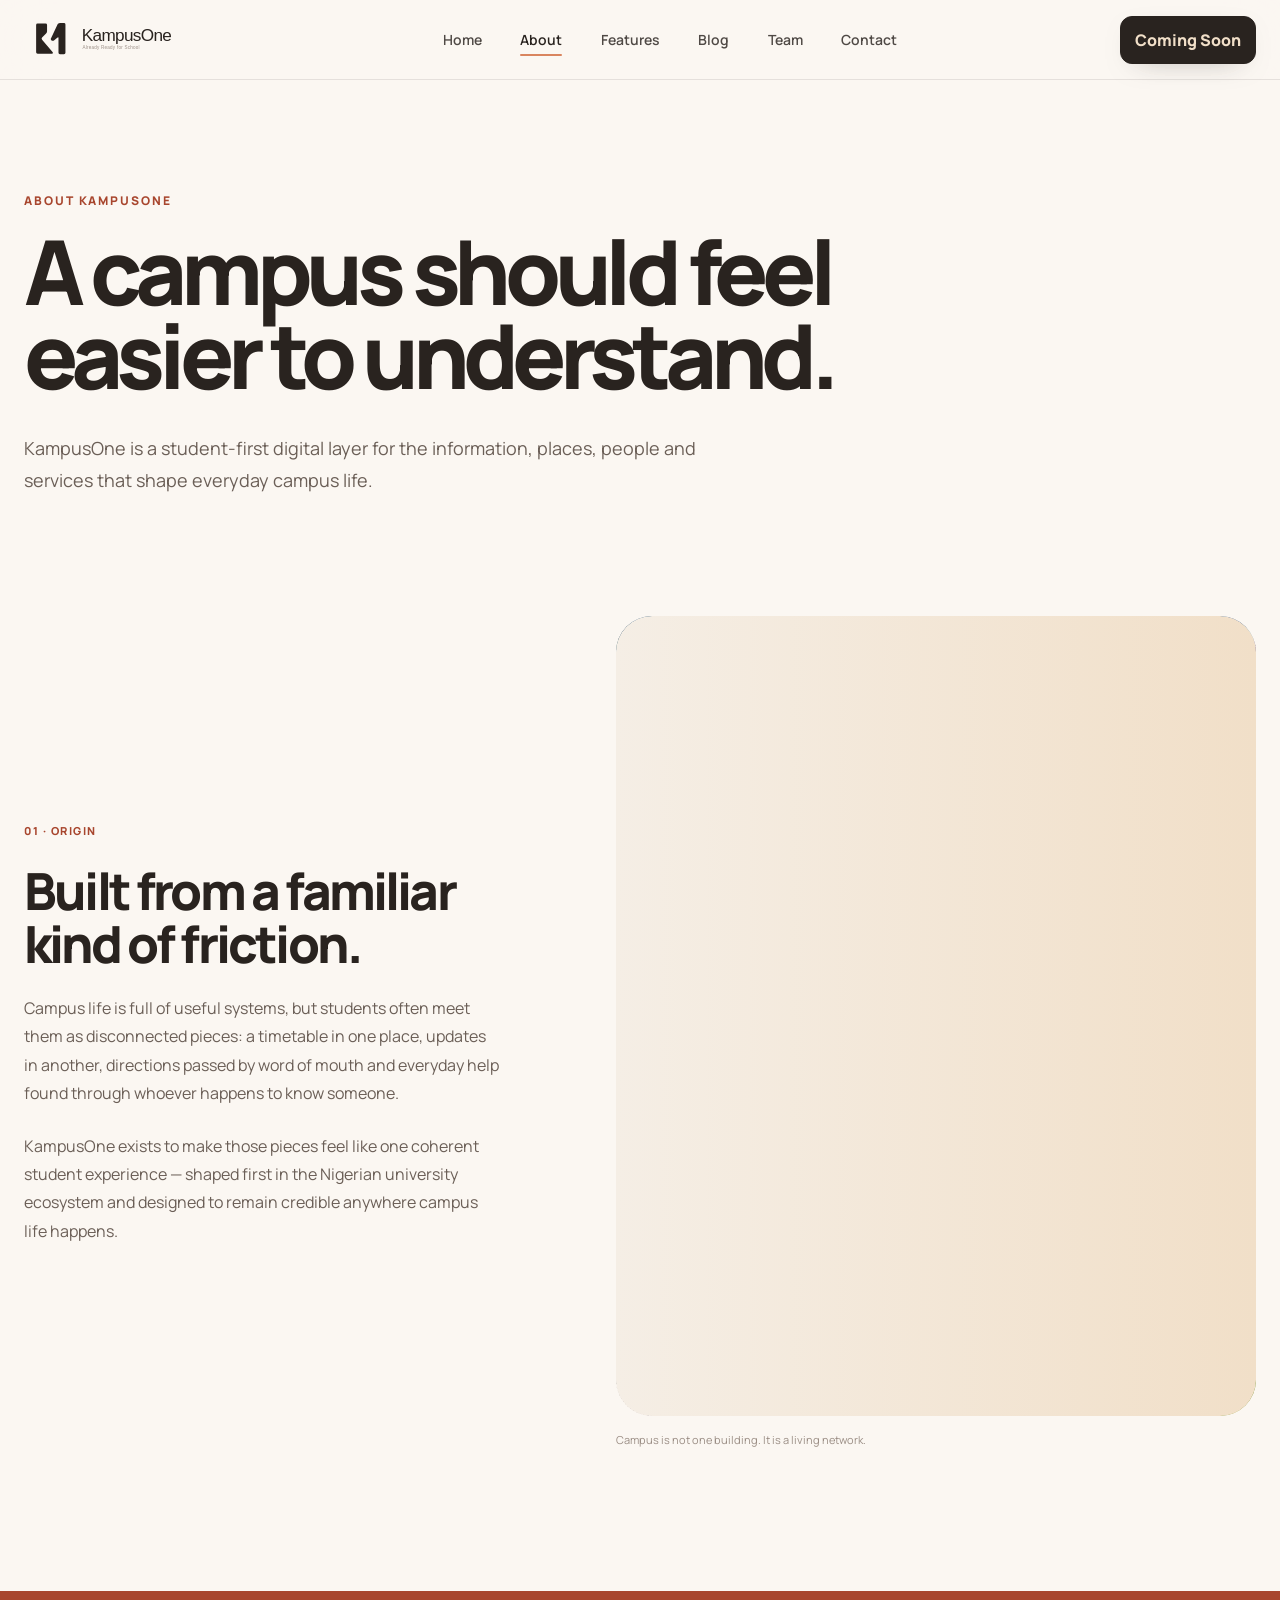
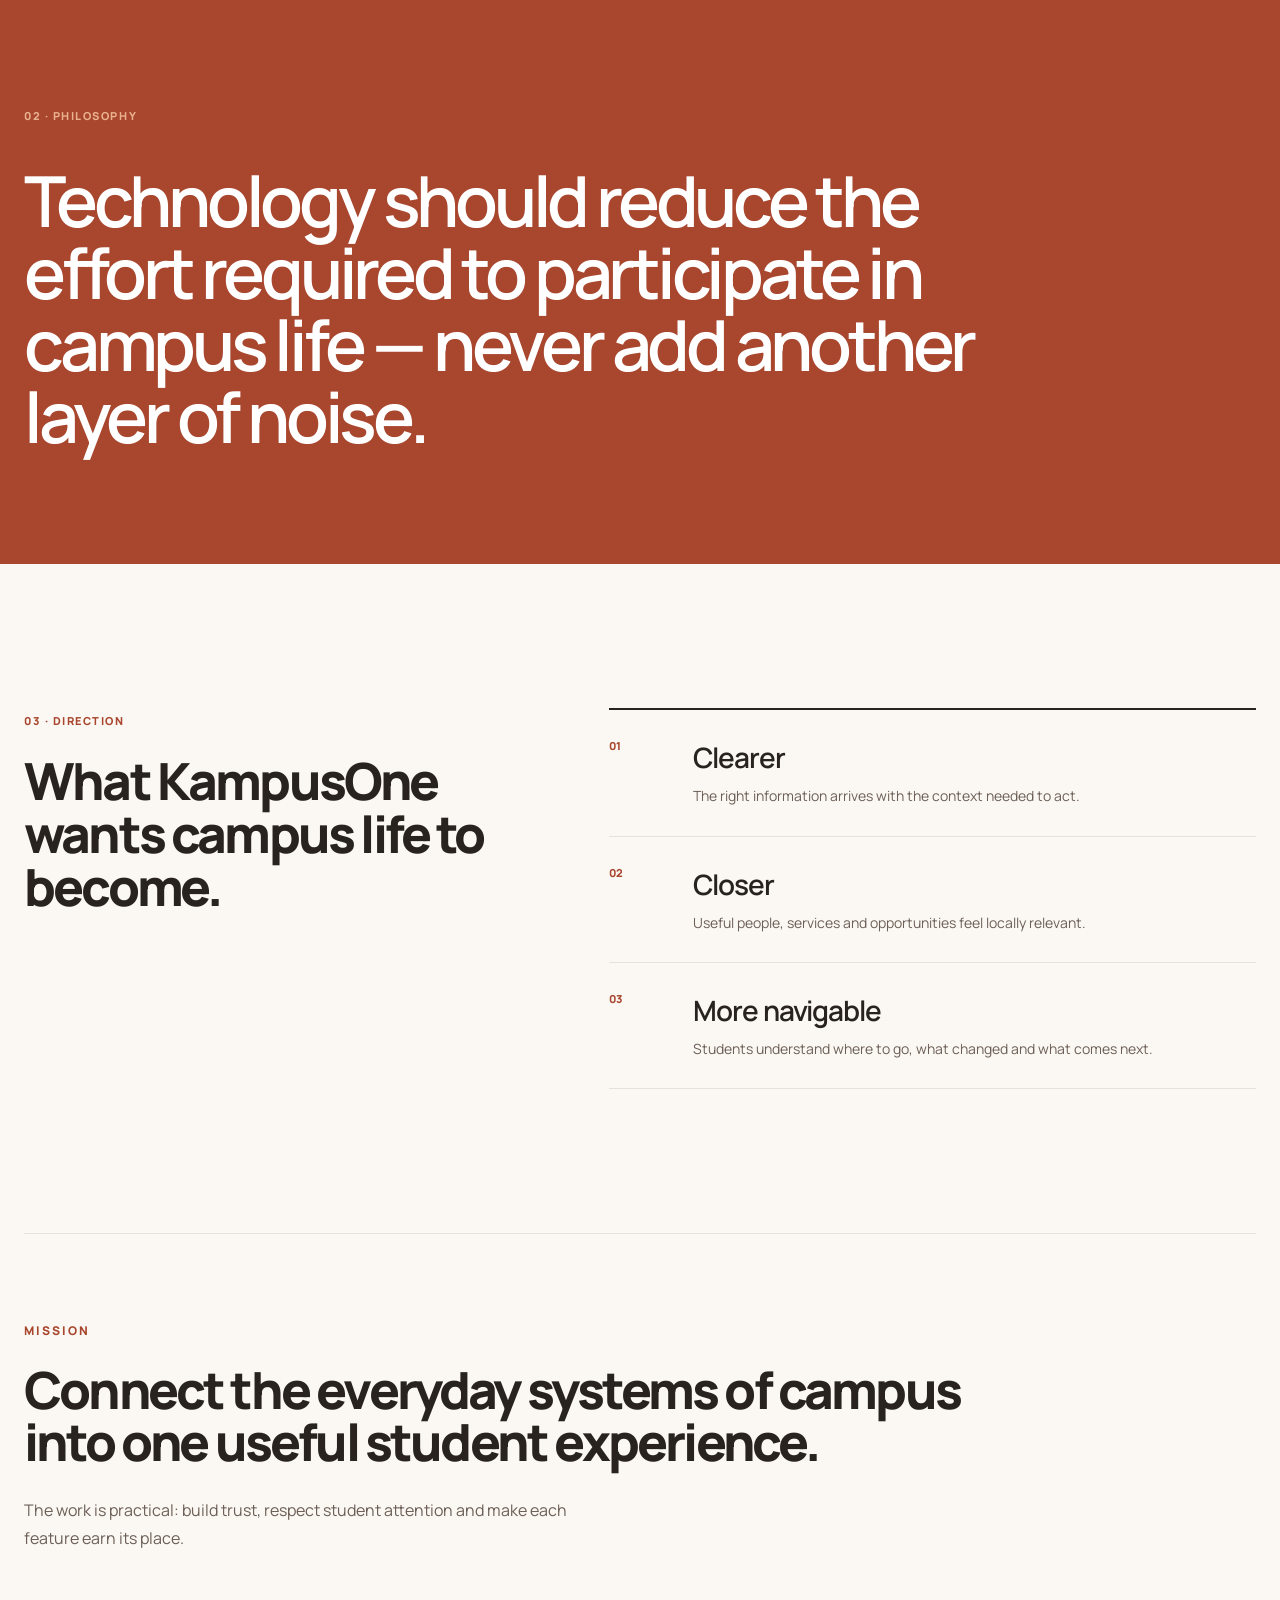
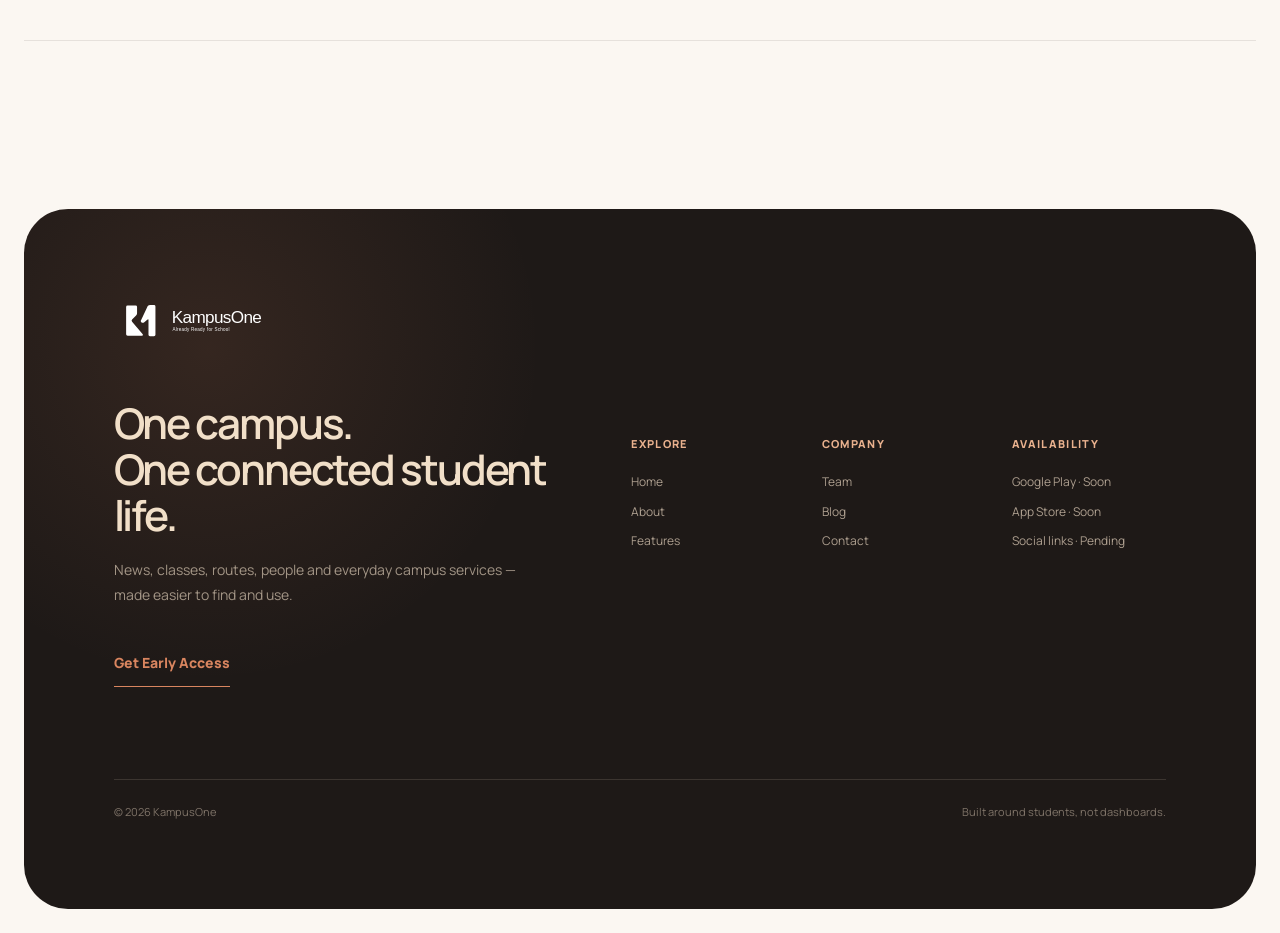
==== about/index.html @ 6df1ce9b "Redesign KampusOne public website" ====
<!doctype html>
<html lang="en">
<head>
  <meta charset="utf-8">
  <meta name="viewport" content="width=device-width, initial-scale=1">
  <meta name="theme-color" content="#FBF7F2">
  <meta name="description" content="The origin, philosophy and student-first mission behind KampusOne.">
  <title>About — KampusOne</title>
  <link rel="icon" href="/assets/brand/K1_symbol_gradient.svg" type="image/svg+xml">
  <link rel="stylesheet" href="/styles.css">
  <script src="/script.js" defer></script>
</head>
<body>
  <div class="inner-page">
    <a class="skip-link" href="#main-content">Skip to content</a>
    <header class="site-header">
      <a class="brand-link" href="/" aria-label="KampusOne home"><img src="/assets/brand/KampusOne_horizontal_ink.svg" alt="KampusOne"></a>
      <nav class="desktop-nav" aria-label="Primary navigation">
        <a href="/">Home</a><a class="is-active" href="/about/" aria-current="page">About</a><a href="/#experience">Features</a>
        <a href="/blog/">Blog</a><a href="/team/">Team</a><a href="/contact/">Contact</a>
      </nav>
      <a class="coming-action" href="/#launch">Coming Soon</a>
      <button class="mobile-menu-trigger" type="button" aria-label="Open navigation" aria-expanded="false" data-menu-open>
        <svg class="icon" viewBox="0 0 24 24" aria-hidden="true"><path d="M4 7h16M4 12h16M4 17h16"/></svg>
      </button>
    </header>

    <main id="main-content" class="about-page">
      <section class="page-hero section-shell about-page-hero">
        <p class="section-kicker">About KampusOne</p>
        <h1>A campus should feel easier to understand.</h1>
        <p>KampusOne is a student-first digital layer for the information, places, people and services that shape everyday campus life.</p>
      </section>

      <section class="about-origin section-shell reveal-section">
        <div class="about-origin-copy">
          <span class="editorial-index">01 · Origin</span>
          <h2>Built from a familiar kind of friction.</h2>
          <p>Campus life is full of useful systems, but students often meet them as disconnected pieces: a timetable in one place, updates in another, directions passed by word of mouth and everyday help found through whoever happens to know someone.</p>
          <p>KampusOne exists to make those pieces feel like one coherent student experience — shaped first in the Nigerian university ecosystem and designed to remain credible anywhere campus life happens.</p>
        </div>
        <figure class="about-campus-frame">
          <div class="progressive-media about-campus-photo" data-progressive>
            <span class="progressive-skeleton"></span>
            <img class="about-campus-image" src="/assets/images/campus-hero.webp" alt="A university campus in Ota, Nigeria" loading="lazy" decoding="async">
          </div>
          <figcaption>Campus is not one building. It is a living network.</figcaption>
        </figure>
      </section>

      <section class="about-thesis reveal-section">
        <div class="section-shell about-thesis-inner">
          <span class="editorial-index">02 · Philosophy</span>
          <blockquote>Technology should reduce the effort required to participate in campus life — never add another layer of noise.</blockquote>
        </div>
      </section>

      <section class="about-direction section-shell reveal-section">
        <div class="about-direction-heading">
          <span class="editorial-index">03 · Direction</span>
          <h2>What KampusOne wants campus life to become.</h2>
        </div>
        <ol class="direction-list">
          <li><span>01</span><div><h3>Clearer</h3><p>The right information arrives with the context needed to act.</p></div></li>
          <li><span>02</span><div><h3>Closer</h3><p>Useful people, services and opportunities feel locally relevant.</p></div></li>
          <li><span>03</span><div><h3>More navigable</h3><p>Students understand where to go, what changed and what comes next.</p></div></li>
        </ol>
      </section>

      <section class="mission-strip section-shell reveal-section">
        <p class="section-kicker">Mission</p>
        <h2>Connect the everyday systems of campus into one useful student experience.</h2>
        <p>The work is practical: build trust, respect student attention and make each feature earn its place.</p>
      </section>
    </main>

    <footer class="site-footer">
      <div class="footer-card">
        <div class="footer-intro">
          <img src="/assets/brand/KampusOne_horizontal_white.svg" alt="KampusOne">
          <h2>One campus.<br>One connected student life.</h2>
          <p>News, classes, routes, people and everyday campus services — made easier to find and use.</p>
          <a class="footer-early-link" href="/#launch">Get Early Access</a>
        </div>
        <div class="footer-links">
          <div><h3>Explore</h3><a href="/">Home</a><a href="/about/">About</a><a href="/#experience">Features</a></div>
          <div><h3>Company</h3><a href="/team/">Team</a><a href="/blog/">Blog</a><a href="/contact/">Contact</a></div>
          <div><h3>Availability</h3><span>Google Play · Soon</span><span>App Store · Soon</span><span>Social links · Pending</span></div>
        </div>
        <div class="footer-bottom"><span>© <span data-current-year>2026</span> KampusOne</span><span>Built around students, not dashboards.</span></div>
      </div>
    </footer>
  </div>

  <div class="mobile-nav-shell" aria-hidden="true" data-menu-shell>
    <div class="mobile-nav-panel" role="dialog" aria-modal="true" aria-label="Mobile navigation">
      <div class="mobile-menu-header">
        <img src="/assets/brand/KampusOne_horizontal_ink.svg" alt="KampusOne">
        <button class="menu-close" type="button" aria-label="Close navigation" data-menu-close><svg class="icon" viewBox="0 0 24 24" aria-hidden="true"><path d="M6 6l12 12M18 6 6 18"/></svg></button>
        <p class="mobile-menu-title">Explore KampusOne</p><p class="mobile-menu-description">One connected view of campus life.</p>
      </div>
      <nav class="mobile-nav" aria-label="Mobile navigation">
        <a href="/"><span>01</span>Home</a><a href="/about/"><span>02</span>About</a><a href="/#experience"><span>03</span>Features</a>
        <a href="/blog/"><span>04</span>Blog</a><a href="/team/"><span>05</span>Team</a><a href="/contact/"><span>06</span>Contact</a>
      </nav>
      <div class="mobile-menu-foot"><span>Made for the rhythm of student life.</span></div>
    </div>
  </div>
</body>
</html>
---- styles.css ----
/* KampusOne public web system — brand-led, editorial, responsive. */
button, input, textarea { font: inherit; }
button { border: 0; cursor: pointer; }
img, svg { max-width: 100%; }
[hidden] { display: none !important; }

@font-face {
  font-family: "Manrope";
  src: url("/assets/fonts/manrope-400.ttf") format("truetype");
  font-weight: 400;
  font-style: normal;
  font-display: swap;
}

@font-face {
  font-family: "Manrope";
  src: url("/assets/fonts/manrope-600.ttf") format("truetype");
  font-weight: 500 700;
  font-style: normal;
  font-display: swap;
}

@font-face {
  font-family: "Manrope";
  src: url("/assets/fonts/manrope-800.ttf") format("truetype");
  font-weight: 800;
  font-style: normal;
  font-display: swap;
}

@font-face {
  font-family: "Caveat";
  src: url("/assets/fonts/caveat-600.ttf") format("truetype");
  font-weight: 600;
  font-style: normal;
  font-display: swap;
}

:root {
  --brand: #c35d38;
  --brand-deep: #a8462e;
  --clay: #d9855f;
  --peach: #e9b18e;
  --sand: #f1dfc8;
  --cream: #fbf7f2;
  --cream-sunken: #f5eee5;
  --ink: #29231f;
  --ink-soft: #6b5f57;
  --stone: #9a8d84;
  --midnight: #1e1917;
  --surface: #ffffff;
  --border-soft: rgba(41, 35, 31, 0.1);
  --focus: rgba(195, 93, 56, 0.38);
  --shadow-1: 0 2px 8px -2px rgba(41, 35, 31, 0.1);
  --shadow-2: 0 12px 30px -12px rgba(41, 35, 31, 0.24);
  --shadow-3: 0 24px 60px -20px rgba(41, 35, 31, 0.34);
  --radius-control: 12px;
  --radius-input: 16px;
  --radius-card: 22px;
  --radius-feature: 28px;
  --container: 1240px;
  --page-gutter: 24px;
  --motion-micro: 120ms;
  --motion-standard: 200ms;
  --motion-large: 320ms;
  --ease-out: cubic-bezier(0.22, 1, 0.36, 1);
  --background: var(--cream);
  --foreground: var(--ink);
  --card: var(--surface);
  --card-foreground: var(--ink);
  --popover: var(--surface);
  --popover-foreground: var(--ink);
  --primary: var(--brand);
  --primary-foreground: #ffffff;
  --secondary: var(--sand);
  --secondary-foreground: var(--ink);
  --muted: var(--cream-sunken);
  --muted-foreground: var(--ink-soft);
  --accent: rgba(195, 93, 56, 0.12);
  --accent-foreground: var(--brand-deep);
  --destructive: var(--brand-deep);
  --border: var(--border-soft);
  --input: rgba(41, 35, 31, 0.14);
  --ring: var(--brand);
  --radius: 0.75rem;
}

@theme inline {
  --color-background: var(--background);
  --color-foreground: var(--foreground);
  --color-card: var(--card);
  --color-card-foreground: var(--card-foreground);
  --color-popover: var(--popover);
  --color-popover-foreground: var(--popover-foreground);
  --color-primary: var(--primary);
  --color-primary-foreground: var(--primary-foreground);
  --color-secondary: var(--secondary);
  --color-secondary-foreground: var(--secondary-foreground);
  --color-muted: var(--muted);
  --color-muted-foreground: var(--muted-foreground);
  --color-accent: var(--accent);
  --color-accent-foreground: var(--accent-foreground);
  --color-destructive: var(--destructive);
  --color-border: var(--border);
  --color-input: var(--input);
  --color-ring: var(--ring);
  --font-sans: "Manrope", sans-serif;
}

* {
  box-sizing: border-box;
}

html {
  scroll-behavior: smooth;
  background: var(--cream);
}

body {
  margin: 0;
  min-width: 320px;
  background: var(--cream);
  color: var(--ink);
  font-family: "Manrope", ui-sans-serif, system-ui, sans-serif;
  text-rendering: optimizeLegibility;
}

body,
button,
input,
textarea {
  font-family: "Manrope", ui-sans-serif, system-ui, sans-serif;
}

::selection {
  background: var(--brand);
  color: white;
}

a {
  color: inherit;
  text-decoration: none;
}

button,
a {
  -webkit-tap-highlight-color: transparent;
}

:focus-visible {
  outline: 3px solid var(--focus);
  outline-offset: 4px;
}

.section-shell {
  width: min(calc(100% - (var(--page-gutter) * 2)), var(--container));
  margin-inline: auto;
}

.section-kicker {
  margin: 0 0 20px;
  color: var(--brand-deep);
  font-size: 12px;
  font-weight: 800;
  letter-spacing: 0.16em;
  text-transform: uppercase;
}

.hero {
  position: relative;
  min-height: 920px;
  overflow: hidden;
  isolation: isolate;
  background: var(--midnight);
  color: white;
}

.hero-media,
.hero-sky-wash,
.hero-brand-wash,
.hero-grain {
  position: absolute;
  inset: 0;
}

.hero-media {
  z-index: -3;
  background: #394742;
}

.progressive-media {
  position: relative;
  overflow: hidden;
  background: var(--cream-sunken);
}

.progressive-media > img {
  opacity: 0;
  transition: opacity var(--motion-large) ease;
}

.progressive-media.is-loaded > img {
  opacity: 1;
}

.progressive-skeleton {
  position: absolute;
  z-index: 2;
  inset: 0;
  width: 100%;
  height: 100%;
  border-radius: inherit;
  background: linear-gradient(90deg, var(--cream-sunken), var(--sand), var(--cream-sunken));
  background-size: 200% 100%;
  animation: media-loading 1.4s ease infinite;
}

@keyframes media-loading {
  from { background-position: 100% 0; }
  to { background-position: -100% 0; }
}

.progressive-error {
  position: absolute;
  inset: 0;
  display: flex;
  align-items: center;
  justify-content: center;
  color: var(--stone);
  font-size: 11px;
  font-weight: 700;
}

.hero-campus-frame {
  position: absolute;
  inset: 0;
  width: 100%;
  height: 72%;
  background: #394742;
}

.hero-campus {
  position: absolute;
  inset: 0;
  width: 100%;
  height: 100%;
  object-fit: cover;
  object-position: center 44%;
  filter: saturate(0.88) contrast(1.03) brightness(0.82);
}

.hero-sky-wash {
  z-index: 1;
  background:
    linear-gradient(180deg, rgba(20, 25, 31, 0.54) 0%, rgba(30, 25, 23, 0.08) 32%, rgba(30, 25, 23, 0.56) 68%, var(--brand-deep) 100%),
    linear-gradient(90deg, rgba(30, 25, 23, 0.16), transparent 38%, transparent 62%, rgba(30, 25, 23, 0.16));
}

.hero-brand-wash {
  z-index: 2;
  top: 44%;
  background:
    radial-gradient(circle at 50% 16%, rgba(217, 133, 95, 0.12), transparent 34%),
    linear-gradient(180deg, transparent 0%, rgba(168, 70, 46, 0.7) 37%, rgba(168, 70, 46, 0.97) 68%, var(--brand-deep) 100%);
  backdrop-filter: blur(1px);
}

.hero-grain {
  z-index: 3;
  opacity: 0.11;
  background-image: url("data:image/svg+xml,%3Csvg viewBox='0 0 180 180' xmlns='http://www.w3.org/2000/svg'%3E%3Cfilter id='n'%3E%3CfeTurbulence type='fractalNoise' baseFrequency='.8' numOctaves='2' stitchTiles='stitch'/%3E%3C/filter%3E%3Crect width='100%25' height='100%25' filter='url(%23n)' opacity='.3'/%3E%3C/svg%3E");
  pointer-events: none;
}

.site-header {
  position: relative;
  z-index: 40;
  display: grid;
  grid-template-columns: 220px 1fr 160px;
  align-items: center;
  width: min(calc(100% - 48px), 1376px);
  min-height: 96px;
  margin-inline: auto;
  color: var(--ink);
}

.site-header-home {
  color: white;
}

.brand-link {
  display: inline-flex;
  width: fit-content;
  min-height: 44px;
  align-items: center;
}

.brand-link img {
  display: block;
  width: 188px;
  height: auto;
}

.desktop-nav {
  display: flex;
  align-items: center;
  justify-content: center;
  gap: clamp(24px, 3vw, 48px);
}

.desktop-nav a {
  position: relative;
  display: inline-flex;
  min-height: 44px;
  align-items: center;
  color: currentColor;
  font-size: 14px;
  font-weight: 600;
  opacity: 0.82;
  transition: opacity var(--motion-standard) ease;
}

.desktop-nav a::after {
  position: absolute;
  right: 0;
  bottom: 6px;
  left: 0;
  height: 2px;
  border-radius: 2px;
  background: var(--clay);
  content: "";
  opacity: 0;
  transform: scaleX(0.35);
  transition: opacity var(--motion-standard) ease, transform var(--motion-standard) var(--ease-out);
}

.desktop-nav a:hover,
.desktop-nav a.is-active {
  opacity: 1;
}

.desktop-nav a:hover::after,
.desktop-nav a.is-active::after {
  opacity: 1;
  transform: scaleX(1);
}

.coming-action {
  justify-self: end;
  min-width: 136px;
  height: 48px;
  border: 1px solid rgba(255, 255, 255, 0.36);
  border-radius: var(--radius-control);
  background: rgba(255, 255, 255, 0.94);
  color: var(--brand-deep);
  font-weight: 800;
  box-shadow: 0 8px 30px -18px rgba(30, 25, 23, 0.6);
  transition: background var(--motion-standard), transform var(--motion-micro);
}

.coming-action:hover {
  background: white;
}

.coming-action:active {
  transform: scale(0.98);
}

.mobile-menu-trigger {
  display: none;
}

.mobile-menu {
  width: min(92vw, 420px) !important;
  border-left: 1px solid var(--border-soft) !important;
  background: var(--cream) !important;
  color: var(--ink) !important;
  transition-duration: var(--motion-large) !important;
}

.mobile-menu-header {
  gap: 12px;
  padding: 40px 28px 20px;
}

.mobile-menu-header img {
  width: 176px;
  margin-bottom: 32px;
}

.mobile-nav {
  display: flex;
  flex-direction: column;
  padding: 8px 28px;
}

.mobile-nav a {
  display: grid;
  grid-template-columns: 36px 1fr;
  align-items: center;
  min-height: 58px;
  border-bottom: 1px solid var(--border-soft);
  font-size: 20px;
  font-weight: 700;
}

.mobile-nav a span {
  color: var(--brand);
  font-size: 11px;
  letter-spacing: 0.1em;
}

.mobile-menu-foot {
  margin-top: auto;
  padding: 24px 28px 36px;
  color: var(--ink-soft);
  font-size: 12px;
}

.hero-copy {
  position: absolute;
  z-index: 10;
  top: 210px;
  left: 50%;
  width: min(760px, calc(100% - 48px));
  text-align: center;
  transform: translateX(-50%);
}

.hero-script {
  margin: 0 0 8px;
  font-family: "Caveat", cursive;
  font-size: clamp(44px, 4.3vw, 68px);
  font-weight: 600;
  line-height: 0.95;
  letter-spacing: -0.02em;
  text-shadow: 0 3px 18px rgba(30, 25, 23, 0.3);
}

.hero-script span {
  position: relative;
  color: var(--peach);
}

.hero-script span::after {
  position: absolute;
  right: -6px;
  bottom: -3px;
  left: -4px;
  height: 7px;
  border-radius: 50%;
  border-top: 3px solid var(--peach);
  content: "";
  opacity: 0.8;
  transform: rotate(-2deg);
}

.hero-copy h1 {
  margin: 24px 0 16px;
  font-size: clamp(54px, 5.3vw, 82px);
  font-weight: 800;
  letter-spacing: -0.06em;
  line-height: 0.98;
  text-wrap: balance;
}

.hero-copy h1 span {
  display: block;
  color: var(--peach);
}

.hero-support {
  max-width: 590px;
  margin: 0 auto;
  color: rgba(255, 255, 255, 0.88);
  font-size: 17px;
  line-height: 1.65;
  text-wrap: balance;
}

.hero-cta {
  min-width: 280px;
  height: 60px;
  margin-top: 26px;
  border: 1px solid rgba(255, 255, 255, 0.7);
  border-radius: 18px;
  background: white;
  color: var(--brand-deep);
  font-size: 16px;
  font-weight: 800;
  box-shadow: 0 18px 40px -24px rgba(30, 25, 23, 0.66);
  transition: background var(--motion-standard), color var(--motion-standard), transform var(--motion-micro), box-shadow var(--motion-standard);
}

.hero-cta:hover {
  background: var(--sand);
  color: var(--ink);
  box-shadow: 0 22px 44px -22px rgba(30, 25, 23, 0.8);
}

.hero-cta:active {
  transform: scale(0.985);
}

.hero-card {
  position: absolute;
  z-index: 12;
  top: 540px;
  width: 248px;
  perspective: 1000px;
}

.hero-card-left {
  left: max(6vw, 48px);
  transform: rotate(-5deg);
}

.hero-card-right {
  right: max(6vw, 48px);
  transform: rotate(5deg);
}

.tilt-card {
  --tilt-x: 0deg;
  --tilt-y: 0deg;
  --shine-x: 50%;
  --shine-y: 50%;
  position: relative;
  min-height: 282px;
  overflow: hidden;
  border: 1px solid rgba(255, 255, 255, 0.78);
  border-radius: 26px;
  background:
    radial-gradient(circle at var(--shine-x) var(--shine-y), rgba(255, 255, 255, 0.95), transparent 34%),
    linear-gradient(145deg, rgba(255, 255, 255, 0.9), rgba(251, 247, 242, 0.74));
  padding: 28px;
  color: var(--ink);
  box-shadow: inset 0 1px 0 white, 0 24px 60px -28px rgba(30, 25, 23, 0.74);
  transform: rotateX(var(--tilt-x)) rotateY(var(--tilt-y)) translateZ(0);
  transition: transform var(--motion-standard) var(--ease-out), box-shadow var(--motion-standard) ease;
}

.tilt-card:hover {
  box-shadow: inset 0 1px 0 white, 0 30px 72px -28px rgba(30, 25, 23, 0.84);
}

.hero-card-icon {
  display: inline-flex;
  width: 50px;
  height: 50px;
  align-items: center;
  justify-content: center;
  border-radius: 16px;
  background: rgba(195, 93, 56, 0.14);
  color: var(--brand-deep);
}

.hero-card-icon svg {
  width: 22px;
  height: 22px;
  stroke-width: 1.8;
}

.tilt-card h2 {
  margin: 28px 0 12px;
  font-size: 21px;
  font-weight: 800;
  letter-spacing: -0.03em;
  line-height: 1.18;
}

.tilt-card p {
  margin: 0;
  color: var(--ink-soft);
  font-size: 12px;
  line-height: 1.7;
}

.hero-students {
  position: absolute;
  z-index: 11;
  bottom: -18px;
  left: 50%;
  width: min(650px, 48vw);
  height: auto;
  pointer-events: none;
  transform: translateX(-50%);
  filter: drop-shadow(0 30px 30px rgba(30, 25, 23, 0.28));
}

.hero-bottom-rule {
  position: absolute;
  z-index: 8;
  right: 0;
  bottom: 0;
  left: 0;
  height: 140px;
  background: linear-gradient(180deg, transparent, var(--cream));
}

.story-section {
  display: grid;
  grid-template-columns: minmax(0, 0.9fr) minmax(420px, 0.72fr);
  gap: clamp(64px, 8vw, 128px);
  align-items: center;
  padding-block: 128px;
}

.story-copy h2,
.signal-copy h2,
.launch-teaser h2 {
  margin: 0;
  font-size: clamp(44px, 4.7vw, 72px);
  font-weight: 800;
  letter-spacing: -0.055em;
  line-height: 1.02;
  text-wrap: balance;
}

.story-lead {
  max-width: 640px;
  margin: 32px 0 0;
  color: var(--ink-soft);
  font-size: 18px;
  line-height: 1.75;
}

.story-principle {
  display: grid;
  grid-template-columns: 132px 1fr;
  gap: 20px;
  max-width: 540px;
  margin-top: 48px;
  padding-top: 24px;
  border-top: 1px solid var(--border-soft);
}

.story-principle span {
  color: var(--brand-deep);
  font-size: 12px;
  font-weight: 800;
  line-height: 1.5;
  text-transform: uppercase;
}

.story-principle p {
  margin: 0;
  font-size: 20px;
  font-weight: 600;
  letter-spacing: -0.02em;
  line-height: 1.45;
}

.product-stage {
  position: relative;
  min-height: 720px;
  border-radius: 44px;
  background:
    radial-gradient(circle at 70% 18%, rgba(255, 255, 255, 0.88), transparent 25%),
    linear-gradient(145deg, var(--sand), var(--peach));
  box-shadow: var(--shadow-2);
}

.product-stage::after {
  position: absolute;
  inset: 20px;
  border: 1px solid rgba(255, 255, 255, 0.46);
  border-radius: 32px;
  content: "";
  pointer-events: none;
}

.phone-shell {
  position: absolute;
  z-index: 2;
  top: 58px;
  left: 50%;
  width: 302px;
  min-height: 616px;
  overflow: hidden;
  border: 9px solid var(--midnight);
  border-radius: 42px;
  background: var(--cream);
  padding: 22px 16px 16px;
  box-shadow: 0 40px 80px -28px rgba(41, 35, 31, 0.52);
  transform: translateX(-50%) rotate(1.5deg);
}

.phone-island {
  position: absolute;
  top: 10px;
  left: 50%;
  width: 88px;
  height: 24px;
  border-radius: 16px;
  background: #100d0c;
  transform: translateX(-50%);
}

.phone-status {
  display: flex;
  justify-content: space-between;
  margin-top: 5px;
  color: var(--ink-soft);
  font-size: 9px;
  font-weight: 700;
}

.phone-greeting {
  display: flex;
  flex-direction: column;
  gap: 4px;
  margin-top: 34px;
}

.phone-greeting span {
  color: var(--brand-deep);
  font-size: 10px;
  font-weight: 800;
  letter-spacing: 0.1em;
  text-transform: uppercase;
}

.phone-greeting strong {
  font-size: 22px;
  letter-spacing: -0.04em;
  line-height: 1.15;
}

.phone-quick-grid {
  display: grid;
  grid-template-columns: 1fr 1fr;
  gap: 10px;
  margin-top: 20px;
}

.phone-quick-grid > div {
  display: flex;
  min-height: 126px;
  flex-direction: column;
  align-items: flex-start;
  border-radius: 18px;
  background: var(--surface);
  padding: 14px;
  box-shadow: var(--shadow-1);
}

.phone-quick-grid svg {
  width: 20px;
  color: var(--brand);
}

.phone-quick-grid span {
  margin-top: auto;
  color: var(--stone);
  font-size: 9px;
}

.phone-quick-grid strong {
  margin-top: 3px;
  font-size: 12px;
}

.phone-update {
  margin-top: 12px;
  border-radius: 20px;
  background: var(--brand);
  padding: 17px;
  color: white;
}

.phone-label {
  color: rgba(255, 255, 255, 0.7);
  font-size: 8px;
  font-weight: 800;
  letter-spacing: 0.11em;
}

.phone-update strong {
  display: block;
  margin-top: 16px;
  font-size: 15px;
}

.phone-update p {
  margin: 7px 0 0;
  color: rgba(255, 255, 255, 0.82);
  font-size: 10px;
  line-height: 1.55;
}

.phone-nav {
  position: absolute;
  right: 14px;
  bottom: 12px;
  left: 14px;
  display: flex;
  height: 48px;
  align-items: center;
  justify-content: space-around;
  border: 1px solid rgba(255, 255, 255, 0.82);
  border-radius: 20px;
  background: rgba(255, 255, 255, 0.76);
  backdrop-filter: blur(20px) saturate(160%);
}

.phone-nav span {
  width: 8px;
  height: 8px;
  border-radius: 50%;
  background: var(--stone);
}

.phone-nav span.is-active {
  width: 28px;
  border-radius: 8px;
  background: var(--brand);
}

.stage-note {
  position: absolute;
  z-index: 3;
  display: flex;
  align-items: center;
  gap: 10px;
  max-width: 230px;
  border: 1px solid rgba(255, 255, 255, 0.8);
  border-radius: 16px;
  background: rgba(255, 255, 255, 0.76);
  padding: 14px 16px;
  color: var(--ink);
  font-size: 11px;
  font-weight: 700;
  line-height: 1.45;
  box-shadow: var(--shadow-2);
  backdrop-filter: blur(24px) saturate(170%);
}

.stage-note svg {
  width: 18px;
  flex: none;
  color: var(--brand-deep);
}

.stage-note-top {
  top: 102px;
  left: -52px;
}

.stage-note-bottom {
  right: -42px;
  bottom: 96px;
}

.signal-section {
  padding: 28px 24px;
}

.signal-shell {
  display: grid;
  grid-template-columns: 0.9fr 1.1fr;
  gap: clamp(56px, 8vw, 112px);
  align-items: center;
  width: min(100%, 1376px);
  min-height: 760px;
  border-radius: 44px;
  background: var(--midnight);
  padding: clamp(56px, 7vw, 104px);
  color: var(--sand);
}

.section-kicker-light {
  color: var(--clay);
}

.signal-copy h2 {
  max-width: 620px;
  font-size: clamp(42px, 4.4vw, 68px);
}

.signal-copy > p:not(.section-kicker) {
  max-width: 570px;
  margin: 28px 0 0;
  color: rgba(241, 223, 200, 0.68);
  font-size: 17px;
  line-height: 1.75;
}

.signal-list {
  display: flex;
  flex-direction: column;
  gap: 0;
  margin: 44px 0 0;
  padding: 0;
  list-style: none;
}

.signal-list li {
  display: grid;
  grid-template-columns: 48px 1fr;
  min-height: 58px;
  align-items: center;
  border-top: 1px solid rgba(241, 223, 200, 0.14);
  font-size: 14px;
}

.signal-list li:last-child {
  border-bottom: 1px solid rgba(241, 223, 200, 0.14);
}

.signal-list span {
  color: var(--clay);
  font-size: 10px;
  font-weight: 800;
  letter-spacing: 0.12em;
}

.feed-stage {
  position: relative;
  min-height: 570px;
  overflow: hidden;
  border: 1px solid rgba(241, 223, 200, 0.14);
  border-radius: 34px;
  background:
    radial-gradient(circle at 80% 10%, rgba(217, 133, 95, 0.18), transparent 32%),
    #26201d;
  padding: 28px;
}

.feed-topline {
  display: flex;
  justify-content: space-between;
  margin-bottom: 28px;
  color: rgba(241, 223, 200, 0.56);
  font-size: 11px;
  font-weight: 700;
  letter-spacing: 0.08em;
  text-transform: uppercase;
}

.feed-card {
  position: relative;
  border: 1px solid rgba(241, 223, 200, 0.12);
  border-radius: 22px;
  background: #302823;
  padding: 22px;
  color: var(--sand);
  box-shadow: 0 18px 48px -32px rgba(0, 0, 0, 0.9);
}

.feed-card + .feed-card {
  margin-top: 12px;
}

.feed-card-featured {
  min-height: 220px;
  background:
    linear-gradient(135deg, rgba(168, 70, 46, 0.94), rgba(195, 93, 56, 0.82)),
    #302823;
}

.feed-card > span {
  color: var(--peach);
  font-size: 9px;
  font-weight: 800;
  letter-spacing: 0.14em;
}

.feed-card-featured > span {
  color: rgba(255, 255, 255, 0.7);
}

.feed-card h3 {
  margin: 14px 0 0;
  font-size: 22px;
  font-weight: 700;
  letter-spacing: -0.03em;
}

.feed-card p {
  max-width: 360px;
  margin: 10px 0 0;
  color: rgba(255, 255, 255, 0.76);
  font-size: 12px;
  line-height: 1.6;
}

.feed-card small {
  display: block;
  margin-top: 28px;
  color: rgba(241, 223, 200, 0.56);
  font-size: 10px;
}

.feed-card-compact {
  width: 78%;
  margin-left: auto;
}

.launch-teaser {
  display: grid;
  grid-template-columns: 0.8fr 1fr;
  gap: 48px 96px;
  align-items: end;
  padding-block: 128px;
}

.launch-teaser h2 {
  font-size: clamp(48px, 5vw, 76px);
}

.launch-teaser > p {
  max-width: 560px;
  margin: 0 0 8px;
  color: var(--ink-soft);
  font-size: 17px;
  line-height: 1.75;
}

.store-row {
  grid-column: 2;
  display: flex;
  flex-wrap: wrap;
  gap: 12px;
}

.store-row span {
  display: inline-flex;
  min-height: 48px;
  align-items: center;
  border: 1px solid var(--border-soft);
  border-radius: 14px;
  background: var(--surface);
  padding: 0 18px;
  color: var(--ink-soft);
  font-size: 12px;
  font-weight: 700;
}

.site-footer {
  padding: 24px;
}

.footer-card {
  display: grid;
  grid-template-columns: 0.9fr 1.1fr;
  gap: 80px;
  width: min(100%, 1376px);
  margin-inline: auto;
  overflow: hidden;
  border-radius: 44px;
  background:
    radial-gradient(circle at 15% 20%, rgba(217, 133, 95, 0.12), transparent 28%),
    var(--midnight);
  padding: clamp(56px, 7vw, 96px);
  color: var(--sand);
}

.footer-intro img {
  width: 188px;
}

.footer-intro h2 {
  margin: 52px 0 20px;
  font-size: clamp(34px, 3.3vw, 52px);
  font-weight: 700;
  letter-spacing: -0.05em;
  line-height: 1.08;
}

.footer-intro p {
  max-width: 480px;
  margin: 0;
  color: rgba(241, 223, 200, 0.62);
  font-size: 14px;
  line-height: 1.75;
}

.footer-early-link {
  display: inline-flex;
  min-height: 48px;
  align-items: center;
  margin-top: 32px;
  border-bottom: 1px solid var(--clay);
  color: var(--clay);
  font-size: 14px;
  font-weight: 800;
  transition: color var(--motion-standard), border-color var(--motion-standard);
}

.footer-early-link:hover {
  border-color: var(--sand);
  color: var(--sand);
}

.footer-links {
  display: grid;
  grid-template-columns: repeat(3, 1fr);
  gap: 36px;
  align-content: center;
}

.footer-links > div {
  display: flex;
  flex-direction: column;
  gap: 12px;
}

.footer-links h3 {
  margin: 0 0 10px;
  color: var(--peach);
  font-size: 11px;
  font-weight: 800;
  letter-spacing: 0.12em;
  text-transform: uppercase;
}

.footer-links a,
.footer-links span {
  color: rgba(241, 223, 200, 0.68);
  font-size: 12px;
  line-height: 1.45;
}

.footer-links a {
  transition: color var(--motion-standard);
}

.footer-links a:hover {
  color: var(--sand);
}

.footer-bottom {
  grid-column: 1 / -1;
  display: flex;
  justify-content: space-between;
  margin-top: 12px;
  padding-top: 24px;
  border-top: 1px solid rgba(241, 223, 200, 0.14);
  color: rgba(241, 223, 200, 0.46);
  font-size: 11px;
}

@media (max-width: 1120px) {
  .site-header {
    grid-template-columns: 200px 1fr 140px;
  }

  .desktop-nav {
    gap: 22px;
  }

  .hero-card-left {
    left: 32px;
  }

  .hero-card-right {
    right: 32px;
  }

  .story-section {
    grid-template-columns: 1fr 420px;
    gap: 56px;
  }

  .stage-note-top {
    left: -24px;
  }

  .stage-note-bottom {
    right: -20px;
  }
}

@media (max-width: 960px) {
  .site-header {
    grid-template-columns: 1fr auto;
    min-height: 80px;
  }

  .desktop-nav,
  .coming-action {
    display: none;
  }

  .mobile-menu-trigger {
    display: inline-flex;
    border: 1px solid rgba(255, 255, 255, 0.26);
    color: currentColor;
  }

  .hero {
    min-height: 940px;
  }

  .hero-copy {
    top: 160px;
  }

  .hero-card {
    top: auto;
    bottom: 88px;
    width: min(260px, 34vw);
  }

  .hero-card-left {
    left: 8vw;
  }

  .hero-card-right {
    right: 8vw;
  }

  .hero-students {
    width: min(600px, 64vw);
  }

  .story-section,
  .signal-shell,
  .launch-teaser,
  .footer-card {
    grid-template-columns: 1fr;
  }

  .story-section {
    gap: 72px;
  }

  .product-stage {
    width: min(100%, 620px);
    margin-inline: auto;
  }

  .signal-shell {
    gap: 64px;
  }

  .launch-teaser {
    gap: 28px;
  }

  .store-row {
    grid-column: 1;
  }

  .footer-card {
    gap: 64px;
  }
}

@media (max-width: 680px) {
  :root {
    --page-gutter: 20px;
  }

  .site-header {
    width: calc(100% - 32px);
  }

  .brand-link img {
    width: 164px;
  }

  .hero {
    min-height: 1020px;
  }

  .hero-campus {
    object-position: center center;
  }

  .hero-campus-frame {
    height: 54%;
  }

  .hero-sky-wash {
    background: linear-gradient(180deg, rgba(20, 25, 31, 0.58) 0%, rgba(30, 25, 23, 0.1) 25%, rgba(168, 70, 46, 0.76) 52%, var(--brand-deep) 78%);
  }

  .hero-brand-wash {
    top: 34%;
  }

  .hero-copy {
    top: 144px;
    width: calc(100% - 40px);
  }

  .hero-script {
    font-size: 42px;
  }

  .hero-copy h1 {
    margin-top: 24px;
    font-size: clamp(46px, 14vw, 62px);
    letter-spacing: -0.065em;
  }

  .hero-support {
    font-size: 15px;
  }

  .hero-cta {
    width: min(100%, 320px);
    min-width: 0;
  }

  .hero-card {
    bottom: 54px;
    width: calc(50% - 26px);
  }

  .hero-card-left {
    left: 18px;
    transform: rotate(-2deg);
  }

  .hero-card-right {
    right: 18px;
    transform: rotate(2deg);
  }

  .tilt-card {
    min-height: 220px;
    border-radius: 22px;
    padding: 20px;
  }

  .hero-card-icon {
    width: 40px;
    height: 40px;
    border-radius: 12px;
  }

  .tilt-card h2 {
    margin-top: 20px;
    font-size: 15px;
  }

  .tilt-card p {
    font-size: 10px;
    line-height: 1.55;
  }

  .hero-students {
    z-index: 9;
    bottom: 170px;
    width: min(560px, 116vw);
    opacity: 0.95;
  }

  .story-section {
    padding-block: 96px;
  }

  .story-copy h2,
  .signal-copy h2,
  .launch-teaser h2 {
    font-size: 42px;
  }

  .story-lead {
    font-size: 16px;
  }

  .story-principle {
    grid-template-columns: 1fr;
    gap: 8px;
  }

  .product-stage {
    min-height: 640px;
    border-radius: 32px;
  }

  .phone-shell {
    top: 44px;
    width: 272px;
    min-height: 560px;
  }

  .stage-note {
    max-width: 180px;
    font-size: 9px;
  }

  .stage-note-top {
    top: 94px;
    left: -8px;
  }

  .stage-note-bottom {
    right: -8px;
    bottom: 76px;
  }

  .signal-section,
  .site-footer {
    padding: 10px;
  }

  .signal-shell,
  .footer-card {
    border-radius: 30px;
    padding: 56px 24px;
  }

  .feed-stage {
    min-height: 520px;
    padding: 20px;
  }

  .launch-teaser {
    padding-block: 96px;
  }

  .store-row {
    flex-direction: column;
  }

  .footer-links {
    grid-template-columns: 1fr 1fr;
    gap: 44px 24px;
  }

  .footer-links > div:last-child {
    grid-column: 1 / -1;
  }

  .footer-bottom {
    flex-direction: column;
    gap: 8px;
  }
}

@media (prefers-reduced-motion: reduce) {
  html {
    scroll-behavior: auto;
  }

  *,
  *::before,
  *::after {
    animation-duration: 0.01ms !important;
    animation-iteration-count: 1 !important;
    scroll-behavior: auto !important;
    transition-duration: 0.01ms !important;
  }

  .tilt-card {
    transform: none !important;
  }
}

/* Shared inner-page composition */

.skip-link {
  position: fixed;
  z-index: 100;
  top: 12px;
  left: 12px;
  border-radius: 10px;
  background: var(--ink);
  padding: 12px 16px;
  color: white;
  font-size: 12px;
  font-weight: 800;
  transform: translateY(-160%);
  transition: transform var(--motion-standard) var(--ease-out);
}

.skip-link:focus {
  transform: translateY(0);
}

.inner-page > .site-header {
  position: sticky;
  top: 0;
  z-index: 45;
  width: 100%;
  min-height: 80px;
  border-bottom: 1px solid var(--border-soft);
  background: rgba(251, 247, 242, 0.9);
  padding-inline: max(24px, calc((100% - 1376px) / 2));
  backdrop-filter: blur(24px) saturate(170%);
}

.inner-page .coming-action {
  border-color: var(--ink);
  background: var(--ink);
  color: var(--sand);
}

.inner-page .coming-action:hover {
  background: var(--brand-deep);
}

.inner-page .mobile-menu-trigger {
  border-color: var(--border-soft);
}

.page-hero {
  padding-top: 112px;
  padding-bottom: 120px;
}

.page-hero h1 {
  max-width: 980px;
  margin: 0;
  font-size: clamp(56px, 7vw, 108px);
  font-weight: 800;
  letter-spacing: -0.07em;
  line-height: 0.94;
  text-wrap: balance;
}

.page-hero > p:last-child {
  max-width: 680px;
  margin: 36px 0 0;
  color: var(--ink-soft);
  font-size: 18px;
  line-height: 1.75;
}

@supports (animation-timeline: view()) {
  .reveal-section {
    animation: section-reveal both linear;
    animation-timeline: view();
    animation-range: entry 4% cover 24%;
  }
}

@keyframes section-reveal {
  from {
    opacity: 0.35;
    transform: translateY(24px);
  }
  to {
    opacity: 1;
    transform: translateY(0);
  }
}

.editorial-index {
  color: var(--brand-deep);
  font-size: 11px;
  font-weight: 800;
  letter-spacing: 0.14em;
  text-transform: uppercase;
}

/* Homepage product stories */

.schedule-story {
  display: grid;
  grid-template-columns: minmax(460px, 0.96fr) 0.84fr;
  gap: clamp(64px, 9vw, 128px);
  align-items: center;
  padding-block: 144px;
}

.schedule-visual {
  position: relative;
  min-height: 700px;
  overflow: hidden;
  border: 1px solid var(--border-soft);
  border-radius: 40px;
  background: var(--surface);
  padding: 32px;
  box-shadow: var(--shadow-2);
}

.schedule-head {
  display: flex;
  align-items: flex-start;
  justify-content: space-between;
}

.schedule-head > div {
  display: flex;
  flex-direction: column;
  gap: 6px;
}

.schedule-head span {
  color: var(--stone);
  font-size: 11px;
  font-weight: 700;
  letter-spacing: 0.08em;
  text-transform: uppercase;
}

.schedule-head strong {
  font-size: 30px;
  letter-spacing: -0.04em;
}

.schedule-head svg {
  width: 24px;
  color: var(--brand);
}

.schedule-grid {
  position: relative;
  height: 480px;
  margin-top: 32px;
  border-top: 1px solid var(--border-soft);
  background: repeating-linear-gradient(to bottom, transparent 0 95px, rgba(41, 35, 31, 0.08) 95px 96px);
}

.schedule-time {
  position: absolute;
  left: 0;
  color: var(--stone);
  font-size: 10px;
  font-variant-numeric: tabular-nums;
}

.time-one { top: 20px; }
.time-two { top: 176px; }
.time-three { top: 344px; }

.class-block {
  position: absolute;
  right: 0;
  left: 64px;
  display: flex;
  flex-direction: column;
  border-radius: 20px;
  padding: 18px 20px;
  box-shadow: var(--shadow-1);
}

.class-block small {
  font-size: 9px;
  font-weight: 800;
  letter-spacing: 0.12em;
}

.class-block strong {
  margin-top: 10px;
  font-size: 15px;
}

.class-block span {
  margin-top: 4px;
  font-size: 10px;
  opacity: 0.68;
}

.class-block-one {
  top: 18px;
  min-height: 126px;
  background: var(--brand);
  color: white;
}

.class-block-two {
  top: 170px;
  min-height: 134px;
  background: var(--sand);
  color: var(--ink);
}

.class-block-three {
  top: 332px;
  right: 16%;
  min-height: 92px;
  background: var(--cream-sunken);
  color: var(--ink);
}

@supports (animation-timeline: view()) {
  .class-block {
    animation: block-settle both var(--ease-out);
    animation-timeline: view();
    animation-range: entry 8% cover 34%;
  }

  .class-block-two { animation-range: entry 12% cover 38%; }
  .class-block-three { animation-range: entry 16% cover 42%; }
}

@keyframes block-settle {
  from { opacity: 0; transform: translateX(32px); }
  to { opacity: 1; transform: translateX(0); }
}

.schedule-reminder {
  position: absolute;
  right: 28px;
  bottom: 24px;
  left: 28px;
  display: flex;
  align-items: center;
  gap: 16px;
  border: 1px solid rgba(255, 255, 255, 0.84);
  border-radius: 18px;
  background: rgba(255, 255, 255, 0.78);
  padding: 16px 18px;
  box-shadow: var(--shadow-2);
  backdrop-filter: blur(24px) saturate(170%);
}

.schedule-reminder svg {
  width: 22px;
  flex: none;
  color: var(--brand);
}

.schedule-reminder div {
  display: flex;
  flex-direction: column;
  gap: 4px;
}

.schedule-reminder span {
  color: var(--brand-deep);
  font-size: 9px;
  font-weight: 800;
  letter-spacing: 0.1em;
}

.schedule-reminder strong {
  font-size: 12px;
}

.schedule-copy h2,
.movement-copy h2,
.economy-heading h2,
.department-copy h2 {
  margin: 0;
  font-size: clamp(44px, 4.7vw, 68px);
  font-weight: 800;
  letter-spacing: -0.055em;
  line-height: 1.02;
  text-wrap: balance;
}

.schedule-copy > p:last-of-type,
.movement-copy > p:last-of-type,
.economy-heading > p:last-of-type,
.department-copy > p:last-of-type {
  margin: 28px 0 0;
  color: var(--ink-soft);
  font-size: 17px;
  line-height: 1.75;
}

.feature-ledger {
  margin: 44px 0 0;
}

.feature-ledger > div {
  display: grid;
  grid-template-columns: 132px 1fr;
  gap: 24px;
  padding: 20px 0;
  border-top: 1px solid var(--border-soft);
}

.feature-ledger > div:last-child {
  border-bottom: 1px solid var(--border-soft);
}

.feature-ledger dt {
  color: var(--brand-deep);
  font-size: 12px;
  font-weight: 800;
}

.feature-ledger dd {
  margin: 0;
  color: var(--ink-soft);
  font-size: 12px;
  line-height: 1.6;
}

.movement-story {
  padding: 24px;
}

.movement-inner {
  display: grid;
  grid-template-columns: 0.72fr 1.1fr;
  gap: clamp(56px, 8vw, 112px);
  align-items: center;
  width: min(100%, 1376px);
  min-height: 760px;
  overflow: hidden;
  border-radius: 44px;
  background: var(--sand);
  padding: clamp(56px, 7vw, 104px);
}

.movement-search {
  display: grid;
  grid-template-columns: 24px 1fr auto;
  gap: 12px;
  align-items: center;
  min-height: 56px;
  margin-top: 36px;
  border: 1px solid rgba(41, 35, 31, 0.12);
  border-radius: 16px;
  background: rgba(255, 255, 255, 0.72);
  padding: 0 16px;
  box-shadow: var(--shadow-1);
}

.movement-search svg {
  width: 20px;
  color: var(--brand-deep);
}

.movement-search span {
  font-size: 14px;
  font-weight: 700;
}

.movement-search small {
  color: var(--stone);
  font-size: 10px;
}

.campus-map {
  position: relative;
  min-height: 590px;
  overflow: hidden;
  border: 1px solid rgba(255, 255, 255, 0.78);
  border-radius: 36px;
  background: rgba(251, 247, 242, 0.8);
  box-shadow: var(--shadow-2);
}

.map-grid {
  position: absolute;
  inset: 0;
  opacity: 0.55;
  background-image:
    linear-gradient(rgba(41, 35, 31, 0.06) 1px, transparent 1px),
    linear-gradient(90deg, rgba(41, 35, 31, 0.06) 1px, transparent 1px);
  background-size: 48px 48px;
}

.campus-map svg {
  position: absolute;
  inset: 56px 32px 80px;
  width: calc(100% - 64px);
  height: calc(100% - 136px);
}

.map-path {
  fill: none;
  stroke-linecap: round;
  stroke-linejoin: round;
}

.map-path-muted {
  stroke: rgba(41, 35, 31, 0.12);
  stroke-width: 20;
}

.map-path-route {
  stroke: var(--brand);
  stroke-width: 6;
  stroke-dasharray: 900;
  stroke-dashoffset: 0;
}

@supports (animation-timeline: view()) {
  .map-path-route {
    animation: route-draw both linear;
    animation-timeline: view();
    animation-range: entry 10% cover 42%;
  }
}

@keyframes route-draw {
  from { stroke-dashoffset: 900; }
  to { stroke-dashoffset: 0; }
}

.map-node {
  fill: var(--surface);
  stroke: var(--brand);
  stroke-width: 6;
}

.map-node-end {
  fill: var(--brand);
  stroke: var(--surface);
}

.map-label {
  position: absolute;
  border: 1px solid var(--border-soft);
  border-radius: 10px;
  background: white;
  padding: 8px 12px;
  font-size: 10px;
  font-weight: 800;
  box-shadow: var(--shadow-1);
}

.map-label-gate { left: 8%; bottom: 12%; }
.map-label-centre { top: 48%; left: 43%; }
.map-label-lt { top: 10%; right: 4%; }

.map-route-card {
  position: absolute;
  right: 24px;
  bottom: 24px;
  left: 24px;
  display: flex;
  align-items: center;
  gap: 14px;
  border: 1px solid rgba(255, 255, 255, 0.86);
  border-radius: 18px;
  background: rgba(255, 255, 255, 0.78);
  padding: 16px;
  box-shadow: var(--shadow-2);
  backdrop-filter: blur(24px) saturate(170%);
}

.map-route-card svg {
  position: static;
  width: 22px;
  height: 22px;
  color: var(--brand-deep);
}

.map-route-card div {
  display: flex;
  flex-direction: column;
  gap: 4px;
}

.map-route-card span {
  color: var(--stone);
  font-size: 9px;
  font-weight: 800;
  letter-spacing: 0.1em;
  text-transform: uppercase;
}

.map-route-card strong {
  font-size: 12px;
}

.campus-economy {
  padding-block: 144px;
}

.economy-heading {
  display: grid;
  grid-template-columns: 1fr 0.72fr;
  gap: 48px 96px;
  align-items: end;
}

.economy-heading .section-kicker {
  grid-column: 1 / -1;
  margin-bottom: -20px;
}

.economy-heading > p:last-child {
  margin: 0 0 4px;
}

.economy-layout {
  display: grid;
  grid-template-columns: 1.25fr 0.75fr;
  grid-template-rows: 1fr 1fr;
  gap: 20px;
  margin-top: 72px;
}

.marketplace-preview,
.tutor-preview,
.rider-preview {
  overflow: hidden;
  border: 1px solid var(--border-soft);
  border-radius: 28px;
  background: var(--surface);
  padding: 28px;
  box-shadow: var(--shadow-1);
}

.marketplace-preview {
  grid-row: 1 / 3;
  background: var(--cream-sunken);
}

.preview-topline {
  display: flex;
  align-items: center;
  justify-content: space-between;
}

.preview-topline > span,
.preview-label {
  display: inline-flex;
  align-items: center;
  gap: 8px;
  color: var(--brand-deep);
  font-size: 11px;
  font-weight: 800;
  letter-spacing: 0.08em;
  text-transform: uppercase;
}

.preview-topline svg,
.preview-label svg {
  width: 18px;
}

.preview-topline small {
  color: var(--stone);
  font-size: 10px;
}

.product-ribbon {
  display: grid;
  grid-template-columns: 1fr 1fr;
  gap: 16px;
  margin-top: 32px;
}

.product-tile {
  display: flex;
  min-height: 190px;
  flex-direction: column;
  justify-content: flex-end;
  border-radius: 22px;
  padding: 22px;
}

.product-tile-one {
  grid-row: 1 / 3;
  min-height: 400px;
  background: linear-gradient(145deg, var(--brand-deep), var(--brand));
  color: white;
}

.product-tile-two {
  background: var(--midnight);
  color: var(--sand);
}

.product-tile-three {
  background: var(--sand);
  color: var(--ink);
}

.product-tile span {
  font-size: 10px;
  opacity: 0.65;
}

.product-tile strong {
  margin-top: 6px;
  font-size: 18px;
  letter-spacing: -0.03em;
}

.marketplace-preview > p,
.tutor-preview > p {
  margin: 24px 0 0;
  color: var(--ink-soft);
  font-size: 12px;
  line-height: 1.65;
}

.tutor-preview {
  position: relative;
  background: var(--sand);
}

.tutor-avatar {
  display: flex;
  width: 54px;
  height: 54px;
  align-items: center;
  justify-content: center;
  margin-top: 28px;
  border-radius: 50%;
  background: var(--ink);
  color: var(--sand);
  font-size: 14px;
  font-weight: 800;
}

.tutor-preview h3,
.rider-preview h3 {
  margin: 20px 0 0;
  font-size: 24px;
  font-weight: 800;
  letter-spacing: -0.04em;
  line-height: 1.15;
}

.tutor-subjects {
  display: flex;
  gap: 8px;
  margin-top: 20px;
}

.tutor-subjects span {
  border: 1px solid rgba(41, 35, 31, 0.12);
  border-radius: 10px;
  background: rgba(255, 255, 255, 0.55);
  padding: 8px 10px;
  font-size: 9px;
  font-weight: 800;
}

.rider-preview {
  position: relative;
  background: var(--midnight);
  color: var(--sand);
}

.rider-route-icon {
  position: absolute;
  top: 24px;
  right: 24px;
  display: flex;
  width: 48px;
  height: 48px;
  align-items: center;
  justify-content: center;
  border-radius: 16px;
  background: rgba(217, 133, 95, 0.16);
  color: var(--clay);
}

.rider-route-icon svg {
  width: 22px;
}

.rider-preview .preview-label {
  color: var(--clay);
}

.rider-progress {
  position: relative;
  display: flex;
  align-items: center;
  justify-content: space-between;
  margin-top: 28px;
}

.rider-progress::before {
  position: absolute;
  right: 4px;
  left: 4px;
  height: 3px;
  background: rgba(241, 223, 200, 0.16);
  content: "";
}

.rider-progress span {
  position: relative;
  z-index: 2;
  width: 9px;
  height: 9px;
  border: 2px solid var(--clay);
  border-radius: 50%;
  background: var(--midnight);
}

.rider-progress span:nth-child(3) { background: var(--clay); }

.rider-stops {
  display: flex;
  justify-content: space-between;
  margin-top: 8px;
  color: rgba(241, 223, 200, 0.48);
  font-size: 8px;
}

.rider-preview > p {
  display: flex;
  align-items: center;
  gap: 8px;
  margin: 22px 0 0;
  color: rgba(241, 223, 200, 0.68);
  font-size: 10px;
}

.rider-preview > p svg { width: 16px; color: var(--clay); }

.department-story {
  display: grid;
  grid-template-columns: 0.78fr 1.1fr;
  gap: clamp(64px, 8vw, 120px);
  align-items: center;
  padding-bottom: 144px;
}

.department-board {
  border-top: 2px solid var(--ink);
}

.department-board-head {
  display: flex;
  align-items: end;
  justify-content: space-between;
  padding: 24px 0;
}

.department-board-head span {
  font-size: 22px;
  font-weight: 800;
  letter-spacing: -0.03em;
}

.department-board-head small {
  color: var(--stone);
  font-size: 10px;
}

.department-row {
  display: grid;
  grid-template-columns: 100px 1fr auto;
  gap: 20px;
  align-items: center;
  min-height: 82px;
  border-top: 1px solid var(--border-soft);
}

.department-row:last-child {
  border-bottom: 1px solid var(--border-soft);
}

.department-row > span {
  color: var(--brand-deep);
  font-size: 10px;
  font-weight: 800;
  letter-spacing: 0.08em;
  text-transform: uppercase;
}

.department-row strong {
  font-size: 14px;
}

.department-row small {
  color: var(--stone);
  font-size: 10px;
}

.launch-teaser {
  position: relative;
  min-height: 760px;
  align-content: center;
  overflow: hidden;
}

.launch-teaser > div:not(.store-row):not(.launch-devices),
.launch-teaser > p,
.launch-teaser > .store-row {
  position: relative;
  z-index: 2;
}

.launch-teaser > div:first-child,
.launch-teaser > p,
.launch-teaser > .store-row {
  grid-column: 1;
}

.launch-teaser > p {
  margin-top: 24px;
}

.store-row {
  grid-column: 1;
  margin-top: 8px;
}

.launch-devices {
  position: absolute;
  top: 50%;
  right: 0;
  width: 48%;
  height: 620px;
  transform: translateY(-50%);
}

.launch-phone {
  position: absolute;
  width: 270px;
  height: 540px;
  overflow: hidden;
  border: 8px solid var(--midnight);
  border-radius: 40px;
  padding: 44px 24px 24px;
  box-shadow: var(--shadow-3);
}

.launch-phone::before {
  position: absolute;
  top: 12px;
  left: 50%;
  width: 78px;
  height: 22px;
  border-radius: 14px;
  background: var(--midnight);
  content: "";
  transform: translateX(-50%);
}

.launch-phone-back {
  top: 56px;
  left: 4%;
  background: var(--sand);
  transform: rotate(-7deg);
}

.launch-phone-front {
  top: 16px;
  right: 4%;
  background: linear-gradient(155deg, var(--cream) 0 52%, var(--peach));
  transform: rotate(5deg);
}

.launch-phone-label {
  color: var(--brand-deep);
  font-size: 10px;
  font-weight: 800;
  letter-spacing: 0.12em;
  text-transform: uppercase;
}

.launch-phone strong {
  display: block;
  margin-top: 28px;
  font-size: 28px;
  letter-spacing: -0.05em;
  line-height: 1.05;
}

.launch-phone-front img {
  display: block;
  width: 90px;
  margin: 72px auto 64px;
}

.launch-map-mini {
  display: flex;
  height: 250px;
  align-items: center;
  justify-content: center;
  margin-top: 28px;
  border-radius: 24px;
  background:
    linear-gradient(rgba(41, 35, 31, 0.06) 1px, transparent 1px),
    linear-gradient(90deg, rgba(41, 35, 31, 0.06) 1px, transparent 1px),
    var(--cream);
  background-size: 32px 32px;
}

.launch-map-mini svg {
  width: 42px;
  color: var(--brand);
}

/* About */

.about-origin {
  display: grid;
  grid-template-columns: 0.82fr 1.1fr;
  gap: clamp(64px, 9vw, 128px);
  align-items: center;
  padding-bottom: 144px;
}

.about-origin-copy h2,
.about-direction h2,
.mission-strip h2,
.team-belief h2,
.contact-context h2 {
  margin: 24px 0 0;
  font-size: clamp(40px, 4vw, 60px);
  font-weight: 800;
  letter-spacing: -0.055em;
  line-height: 1.03;
}

.about-origin-copy p {
  margin: 24px 0 0;
  color: var(--ink-soft);
  font-size: 16px;
  line-height: 1.78;
}

.about-campus-frame {
  margin: 0;
}

.about-campus-photo {
  width: 100%;
  aspect-ratio: 4 / 5;
  border-radius: 36px;
}

.about-campus-frame img {
  position: absolute;
  inset: 0;
  display: block;
  width: 100%;
  height: 100%;
  object-fit: cover;
  object-position: center;
  filter: saturate(0.82) contrast(1.02);
}

.about-campus-frame figcaption {
  margin-top: 16px;
  color: var(--stone);
  font-size: 11px;
}

.about-thesis {
  margin-block: 0 144px;
  background: var(--brand-deep);
  color: white;
}

.about-thesis-inner {
  padding-block: 112px;
}

.about-thesis .editorial-index {
  color: var(--peach);
}

.about-thesis blockquote {
  max-width: 1060px;
  margin: 40px 0 0;
  font-size: clamp(44px, 5.5vw, 84px);
  font-weight: 600;
  letter-spacing: -0.06em;
  line-height: 1.02;
}

.about-direction {
  display: grid;
  grid-template-columns: 0.8fr 1.1fr;
  gap: clamp(64px, 9vw, 128px);
  align-items: start;
  padding-bottom: 144px;
}

.direction-list {
  margin: 0;
  padding: 0;
  border-top: 2px solid var(--ink);
  list-style: none;
}

.direction-list li {
  display: grid;
  grid-template-columns: 64px 1fr;
  gap: 20px;
  padding: 28px 0;
  border-bottom: 1px solid var(--border-soft);
}

.direction-list > li > span {
  color: var(--brand-deep);
  font-size: 11px;
  font-weight: 800;
}

.direction-list h3 {
  margin: 0;
  font-size: 28px;
  letter-spacing: -0.04em;
}

.direction-list p {
  margin: 8px 0 0;
  color: var(--ink-soft);
  font-size: 14px;
  line-height: 1.65;
}

.mission-strip,
.team-belief {
  margin-bottom: 144px;
  border-top: 1px solid var(--border-soft);
  border-bottom: 1px solid var(--border-soft);
  padding-block: 88px;
}

.mission-strip h2,
.team-belief h2 {
  max-width: 960px;
}

.mission-strip > p:last-child,
.team-belief > p:last-child {
  max-width: 600px;
  margin: 28px 0 0;
  color: var(--ink-soft);
  font-size: 16px;
  line-height: 1.75;
}

/* Team */

.team-editorial {
  display: grid;
  grid-template-columns: 0.42fr 1fr;
  gap: clamp(48px, 8vw, 112px);
  align-items: start;
  padding-bottom: 144px;
}

.team-note {
  position: sticky;
  top: 128px;
}

.team-note p {
  margin: 20px 0 0;
  color: var(--ink-soft);
  font-size: 14px;
  line-height: 1.75;
}

.team-list {
  display: flex;
  flex-direction: column;
  gap: 64px;
}

.team-member:nth-child(even) {
  width: 82%;
  margin-left: auto;
}

.team-photo-placeholder {
  position: relative;
  display: flex;
  min-height: 520px;
  align-items: center;
  justify-content: center;
  overflow: hidden;
  border-radius: 34px;
  background:
    radial-gradient(circle at 70% 22%, rgba(255, 255, 255, 0.74), transparent 26%),
    linear-gradient(145deg, var(--sand), var(--peach));
}

.team-photo-placeholder img {
  width: 28%;
  opacity: 0.75;
}

.team-photo-placeholder > span {
  position: absolute;
  right: 20px;
  bottom: 20px;
  border-radius: 10px;
  background: rgba(255, 255, 255, 0.68);
  padding: 10px 12px;
  color: var(--ink-soft);
  font-size: 9px;
  font-weight: 800;
  backdrop-filter: blur(16px);
}

.team-member-meta {
  display: grid;
  grid-template-columns: 44px 1fr auto;
  gap: 12px;
  align-items: baseline;
  margin-top: 20px;
}

.team-member-meta > span {
  color: var(--brand-deep);
  font-size: 10px;
  font-weight: 800;
}

.team-member-meta h2 {
  margin: 0;
  font-size: 28px;
  letter-spacing: -0.04em;
}

.team-member-meta p {
  margin: 0;
  color: var(--stone);
  font-size: 10px;
}

/* Blog */

.blog-index {
  padding-bottom: 144px;
}

.featured-story {
  display: grid;
  grid-template-columns: 0.86fr 1.14fr;
  min-height: 580px;
  overflow: hidden;
  border-radius: 36px;
  background: var(--midnight);
  color: var(--sand);
  transition: transform var(--motion-standard) var(--ease-out), box-shadow var(--motion-standard);
}

.featured-story:hover {
  transform: translateY(-4px);
  box-shadow: var(--shadow-3);
}

.featured-story-art {
  position: relative;
  overflow: hidden;
  background: linear-gradient(145deg, var(--brand-deep), var(--brand));
}

.featured-story-art > span {
  position: absolute;
  top: 24px;
  left: 28px;
  font-size: 12px;
  font-weight: 800;
  letter-spacing: 0.12em;
}

.featured-story-art img {
  position: absolute;
  right: -12%;
  bottom: -12%;
  width: 76%;
  filter: brightness(0) invert(1);
  opacity: 0.28;
  transform: rotate(-8deg);
}

.featured-story-copy {
  display: flex;
  flex-direction: column;
  justify-content: center;
  padding: clamp(48px, 7vw, 96px);
}

.featured-story-copy > span,
.article-category {
  color: var(--clay);
  font-size: 10px;
  font-weight: 800;
  letter-spacing: 0.12em;
  text-transform: uppercase;
}

.featured-story-copy h2 {
  margin: 24px 0 0;
  font-size: clamp(42px, 4.4vw, 64px);
  font-weight: 700;
  letter-spacing: -0.055em;
  line-height: 1.02;
}

.featured-story-copy p {
  margin: 24px 0 0;
  color: rgba(241, 223, 200, 0.62);
  font-size: 14px;
  line-height: 1.75;
}

.featured-story-copy strong {
  width: fit-content;
  margin-top: 44px;
  border-bottom: 1px solid var(--clay);
  padding-bottom: 6px;
  color: var(--clay);
  font-size: 12px;
}

.article-list {
  margin-top: 80px;
  border-top: 2px solid var(--ink);
}

.article-row {
  display: grid;
  grid-template-columns: 72px 1fr auto;
  gap: 24px;
  align-items: start;
  padding: 36px 0;
  border-bottom: 1px solid var(--border-soft);
  transition: background var(--motion-standard), padding var(--motion-standard);
}

.article-row:hover {
  background: rgba(195, 93, 56, 0.04);
  padding-inline: 20px;
}

.article-number {
  color: var(--brand-deep);
  font-size: 11px;
  font-weight: 800;
}

.article-row h2 {
  margin: 12px 0 0;
  font-size: 30px;
  letter-spacing: -0.045em;
}

.article-row p {
  max-width: 680px;
  margin: 12px 0 0;
  color: var(--ink-soft);
  font-size: 14px;
  line-height: 1.65;
}

.article-action {
  margin-top: 28px;
  color: var(--brand-deep);
  font-size: 11px;
  font-weight: 800;
}

.article-hero {
  position: relative;
  padding-top: 96px;
  padding-bottom: 112px;
}

.article-back {
  display: inline-flex;
  min-height: 44px;
  align-items: center;
  margin-bottom: 72px;
  border-bottom: 1px solid var(--border-soft);
  color: var(--ink-soft);
  font-size: 11px;
  font-weight: 700;
}

.article-hero-marker {
  position: absolute;
  top: 96px;
  right: 0;
  color: var(--peach);
  font-size: clamp(96px, 15vw, 220px);
  font-weight: 800;
  letter-spacing: -0.08em;
  line-height: 0.8;
  opacity: 0.5;
}

.article-hero h1 {
  position: relative;
  z-index: 2;
  max-width: 980px;
  margin: 0;
  font-size: clamp(56px, 7vw, 104px);
  font-weight: 800;
  letter-spacing: -0.07em;
  line-height: 0.95;
  text-wrap: balance;
}

.article-dek {
  position: relative;
  z-index: 2;
  max-width: 660px;
  margin: 36px 0 0;
  color: var(--ink-soft);
  font-size: 18px;
  line-height: 1.7;
}

.article-body {
  max-width: 800px;
  padding-bottom: 144px;
}

.article-intro {
  margin: 0 0 72px;
  padding-left: 28px;
  border-left: 4px solid var(--brand);
  font-size: 24px;
  font-weight: 600;
  letter-spacing: -0.025em;
  line-height: 1.55;
}

.article-body section + section {
  margin-top: 72px;
}

.article-body h2 {
  margin: 0 0 24px;
  font-size: 36px;
  letter-spacing: -0.045em;
}

.article-body section p {
  margin: 0;
  color: var(--ink-soft);
  font-size: 17px;
  line-height: 1.9;
}

.article-body section p + p {
  margin-top: 20px;
}

.article-closing {
  display: grid;
  grid-template-columns: 80px 1fr;
  gap: 28px;
  align-items: center;
  margin-top: 96px;
  border-top: 1px solid var(--border-soft);
  border-bottom: 1px solid var(--border-soft);
  padding-block: 32px;
}

.article-closing img {
  width: 64px;
}

.article-closing p {
  margin: 0;
  font-size: 18px;
  font-weight: 700;
  line-height: 1.5;
}

/* Contact */

.contact-layout {
  display: grid;
  grid-template-columns: 0.7fr 1fr;
  gap: clamp(64px, 9vw, 128px);
  align-items: start;
  padding-bottom: 144px;
}

.contact-context {
  padding-top: 16px;
}

.contact-context > p {
  margin: 24px 0 0;
  color: var(--ink-soft);
  font-size: 14px;
  line-height: 1.75;
}

.social-placeholder-list {
  display: flex;
  flex-direction: column;
  margin-top: 48px;
  border-top: 1px solid var(--border-soft);
}

.social-placeholder-list > span {
  display: flex;
  min-height: 56px;
  align-items: center;
  justify-content: space-between;
  border-bottom: 1px solid var(--border-soft);
  font-size: 14px;
  font-weight: 700;
}

.social-placeholder-list small {
  color: var(--stone);
  font-size: 9px;
  font-weight: 600;
}

.contact-form {
  border: 1px solid var(--border-soft);
  border-radius: 32px;
  background: var(--surface);
  padding: clamp(28px, 4vw, 48px);
  box-shadow: var(--shadow-2);
}

.form-row {
  display: grid;
  grid-template-columns: 1fr 1fr;
  gap: 20px;
}

.field-group {
  display: flex;
  flex-direction: column;
  gap: 8px;
}

.field-group + .field-group,
.form-row + .field-group {
  margin-top: 24px;
}

.form-row .field-group + .field-group {
  margin-top: 0;
}

.field-group label {
  font-size: 12px;
  font-weight: 800;
}

.field-group input,
.field-group textarea {
  width: 100%;
  border-color: var(--border-soft);
  border-radius: 14px;
  background: var(--cream);
  color: var(--ink);
  box-shadow: none;
  transition: border-color var(--motion-standard), background var(--motion-standard), box-shadow var(--motion-standard);
}

.field-group input {
  min-height: 50px;
  padding-inline: 14px;
}

.field-group textarea {
  min-height: 176px;
  resize: vertical;
  padding: 14px;
}

.field-group input:focus,
.field-group textarea:focus {
  border-color: var(--brand);
  background: white;
  box-shadow: 0 0 0 4px rgba(195, 93, 56, 0.1);
}

.field-group [aria-invalid="true"] {
  border-color: var(--brand-deep);
}

.field-error {
  color: var(--brand-deep);
  font-size: 10px;
  font-weight: 700;
}

.field-meta {
  display: flex;
  justify-content: space-between;
  color: var(--stone);
  font-size: 9px;
}

.contact-submit {
  min-width: 180px;
  min-height: 52px;
  margin-top: 28px;
  border-radius: 14px;
  background: var(--brand);
  font-weight: 800;
  transition: background var(--motion-standard), transform var(--motion-micro);
}

.contact-submit:hover {
  background: var(--brand-deep);
}

.contact-submit:active {
  transform: scale(0.985);
}

.form-spinner {
  animation: form-spin 700ms linear infinite;
}

@keyframes form-spin { to { transform: rotate(360deg); } }

.form-status {
  min-height: 44px;
  margin-top: 16px;
}

.form-status p {
  display: flex;
  align-items: flex-start;
  gap: 10px;
  margin: 0;
  border-radius: 12px;
  padding: 12px 14px;
  font-size: 11px;
  line-height: 1.5;
}

.form-status svg {
  width: 17px;
  flex: none;
}

.form-success {
  background: rgba(75, 123, 84, 0.12);
  color: #4b7b54;
}

.form-failure {
  background: rgba(168, 70, 46, 0.1);
  color: var(--brand-deep);
}

@media (max-width: 1040px) {
  .schedule-story,
  .movement-inner,
  .department-story,
  .about-origin,
  .about-direction,
  .contact-layout {
    grid-template-columns: 1fr;
  }

  .schedule-story,
  .about-origin,
  .about-direction,
  .contact-layout {
    gap: 72px;
  }

  .movement-inner {
    gap: 64px;
  }

  .schedule-visual,
  .campus-map {
    width: min(100%, 720px);
    margin-inline: auto;
  }

  .economy-heading {
    grid-template-columns: 1fr;
    gap: 24px;
  }

  .economy-heading > p:last-child {
    max-width: 680px;
  }

  .team-editorial {
    grid-template-columns: 1fr;
  }

  .team-note {
    position: static;
    max-width: 520px;
  }

  .launch-teaser {
    padding-right: 52%;
  }

  .launch-devices {
    width: 52%;
  }
}

@media (max-width: 760px) {
  .inner-page > .site-header {
    min-height: 72px;
    padding-inline: 16px;
  }

  .page-hero {
    padding-top: 80px;
    padding-bottom: 88px;
  }

  .page-hero h1,
  .article-hero h1 {
    font-size: clamp(48px, 14vw, 68px);
  }

  .page-hero > p:last-child,
  .article-dek {
    font-size: 16px;
  }

  .schedule-story,
  .campus-economy {
    padding-block: 96px;
  }

  .schedule-visual {
    min-height: 640px;
    border-radius: 30px;
    padding: 24px 20px;
  }

  .class-block {
    left: 48px;
    padding: 16px;
  }

  .schedule-copy h2,
  .movement-copy h2,
  .economy-heading h2,
  .department-copy h2 {
    font-size: 42px;
  }

  .movement-story {
    padding: 10px;
  }

  .movement-inner {
    min-height: 0;
    border-radius: 30px;
    padding: 64px 20px 20px;
  }

  .campus-map {
    min-height: 520px;
    border-radius: 26px;
  }

  .campus-map svg {
    inset: 44px 12px 72px;
    width: calc(100% - 24px);
    height: calc(100% - 116px);
  }

  .economy-layout {
    grid-template-columns: 1fr;
    grid-template-rows: auto;
  }

  .marketplace-preview {
    grid-row: auto;
  }

  .product-ribbon {
    grid-template-columns: 1fr 1fr;
  }

  .product-tile-one {
    min-height: 360px;
  }

  .department-story {
    gap: 64px;
    padding-bottom: 96px;
  }

  .department-row {
    grid-template-columns: 80px 1fr;
  }

  .department-row small {
    display: none;
  }

  .launch-teaser {
    min-height: 980px;
    padding: 88px 0 640px;
  }

  .launch-devices {
    top: auto;
    right: 50%;
    bottom: 28px;
    width: min(560px, 110vw);
    height: 570px;
    transform: translateX(50%);
  }

  .launch-phone {
    width: 240px;
    height: 490px;
  }

  .launch-phone-front { right: 2%; }
  .launch-phone-back { left: 2%; }

  .about-origin,
  .about-direction,
  .mission-strip,
  .team-editorial,
  .team-belief,
  .blog-index,
  .contact-layout,
  .article-body {
    padding-bottom: 96px;
  }

  .about-campus-frame img {
    object-position: center;
  }

  .about-campus-photo {
    aspect-ratio: 4 / 3;
  }

  .about-thesis {
    margin-bottom: 96px;
  }

  .about-thesis-inner {
    padding-block: 88px;
  }

  .about-thesis blockquote {
    font-size: 44px;
  }

  .team-member:nth-child(even) {
    width: 100%;
  }

  .team-photo-placeholder {
    min-height: 420px;
  }

  .team-member-meta {
    grid-template-columns: 36px 1fr;
  }

  .team-member-meta p {
    grid-column: 2;
  }

  .featured-story {
    grid-template-columns: 1fr;
  }

  .featured-story-art {
    min-height: 280px;
  }

  .featured-story-copy {
    padding: 48px 28px;
  }

  .article-list {
    margin-top: 56px;
  }

  .article-row {
    grid-template-columns: 44px 1fr;
    padding-block: 28px;
  }

  .article-action {
    display: none;
  }

  .article-row h2 {
    font-size: 24px;
  }

  .article-hero {
    padding-top: 72px;
    padding-bottom: 80px;
  }

  .article-back {
    margin-bottom: 56px;
  }

  .article-hero-marker {
    top: 92px;
    opacity: 0.32;
  }

  .article-intro {
    font-size: 20px;
  }

  .article-body h2 {
    font-size: 30px;
  }

  .article-body section p {
    font-size: 16px;
  }

  .form-row {
    grid-template-columns: 1fr;
  }

  .form-row .field-group + .field-group {
    margin-top: 24px;
  }
}

@media (max-width: 480px) {
  .product-ribbon {
    grid-template-columns: 1fr;
  }

  .product-tile-one {
    grid-row: auto;
    min-height: 260px;
  }

  .product-tile {
    min-height: 150px;
  }

  .department-board-head {
    align-items: flex-start;
    flex-direction: column;
    gap: 8px;
  }

  .department-row {
    grid-template-columns: 72px 1fr;
  }

  .launch-devices {
    width: 132vw;
  }

  .launch-phone {
    width: 220px;
    height: 458px;
  }

  .launch-phone-front img {
    margin-block: 64px 48px;
  }

  .direction-list li {
    grid-template-columns: 40px 1fr;
  }

  .team-photo-placeholder {
    min-height: 360px;
  }

  .article-row {
    grid-template-columns: 32px 1fr;
    gap: 12px;
  }

  .article-closing {
    grid-template-columns: 56px 1fr;
  }

  .article-closing img {
    width: 48px;
  }

  .contact-form {
    border-radius: 24px;
    padding: 24px 20px;
  }
}

@media (prefers-reduced-motion: reduce) {
  .reveal-section,
  .class-block,
  .map-path-route {
    animation: none !important;
  }
}

/* Static-site interaction layer */
body.menu-open { overflow: hidden; }
.mobile-menu-trigger {
  width: 48px;
  height: 48px;
  align-items: center;
  justify-content: center;
  border-radius: var(--radius-control);
  background: transparent;
}
.mobile-menu-trigger svg,
.menu-close svg { width: 22px; height: 22px; }
.mobile-nav-shell {
  position: fixed;
  z-index: 90;
  inset: 0;
  visibility: hidden;
  opacity: 0;
  background: rgba(30, 25, 23, 0.42);
  transition: opacity var(--motion-standard) ease, visibility var(--motion-standard);
}
.mobile-nav-shell.is-open { visibility: visible; opacity: 1; }
.mobile-nav-panel {
  position: absolute;
  top: 0;
  right: 0;
  display: flex;
  width: min(92vw, 420px);
  height: 100%;
  flex-direction: column;
  background: var(--cream);
  color: var(--ink);
  transform: translateX(100%);
  transition: transform var(--motion-large) var(--ease-out);
}
.mobile-nav-shell.is-open .mobile-nav-panel { transform: translateX(0); }
.mobile-menu-header { position: relative; }
.menu-close {
  position: absolute;
  top: 28px;
  right: 20px;
  display: inline-flex;
  width: 44px;
  height: 44px;
  align-items: center;
  justify-content: center;
  border-radius: var(--radius-control);
  background: var(--surface);
  color: var(--ink);
  box-shadow: var(--shadow-1);
}
.mobile-menu-title {
  margin: 0;
  font-size: 28px;
  letter-spacing: -0.04em;
}
.mobile-menu-description {
  margin: 8px 0 0;
  color: var(--ink-soft);
  font-size: 13px;
}
.progressive-media.is-error .progressive-skeleton { display: none; }
.reveal-section {
  opacity: 0;
  transform: translateY(24px);
  transition: opacity var(--motion-large) var(--ease-out), transform var(--motion-large) var(--ease-out);
}
.reveal-section.is-visible { opacity: 1; transform: translateY(0); }
@supports (animation-timeline: view()) {
  .reveal-section { opacity: 1; transform: none; }
}
.icon {
  width: 20px;
  height: 20px;
  fill: none;
  stroke: currentColor;
  stroke-width: 1.8;
  stroke-linecap: round;
  stroke-linejoin: round;
}
.contact-submit[disabled] { cursor: wait; opacity: 0.7; }
.form-spinner {
  display: inline-block;
  width: 15px;
  height: 15px;
  margin-right: 8px;
  border: 2px solid currentColor;
  border-right-color: transparent;
  border-radius: 50%;
  vertical-align: -2px;
}
.article-row.is-upcoming { cursor: default; }
.article-row.is-upcoming:hover { padding-inline: 0; background: transparent; }
.article-row.is-upcoming .article-action { color: var(--stone); }
.hero-cta,
.coming-action,
.footer-early-link,
.contact-submit {
  display: inline-flex;
  align-items: center;
  justify-content: center;
}
.field-group input,
.field-group textarea {
  border: 1px solid var(--border-soft);
  outline: 0;
}
.contact-submit { color: white; }
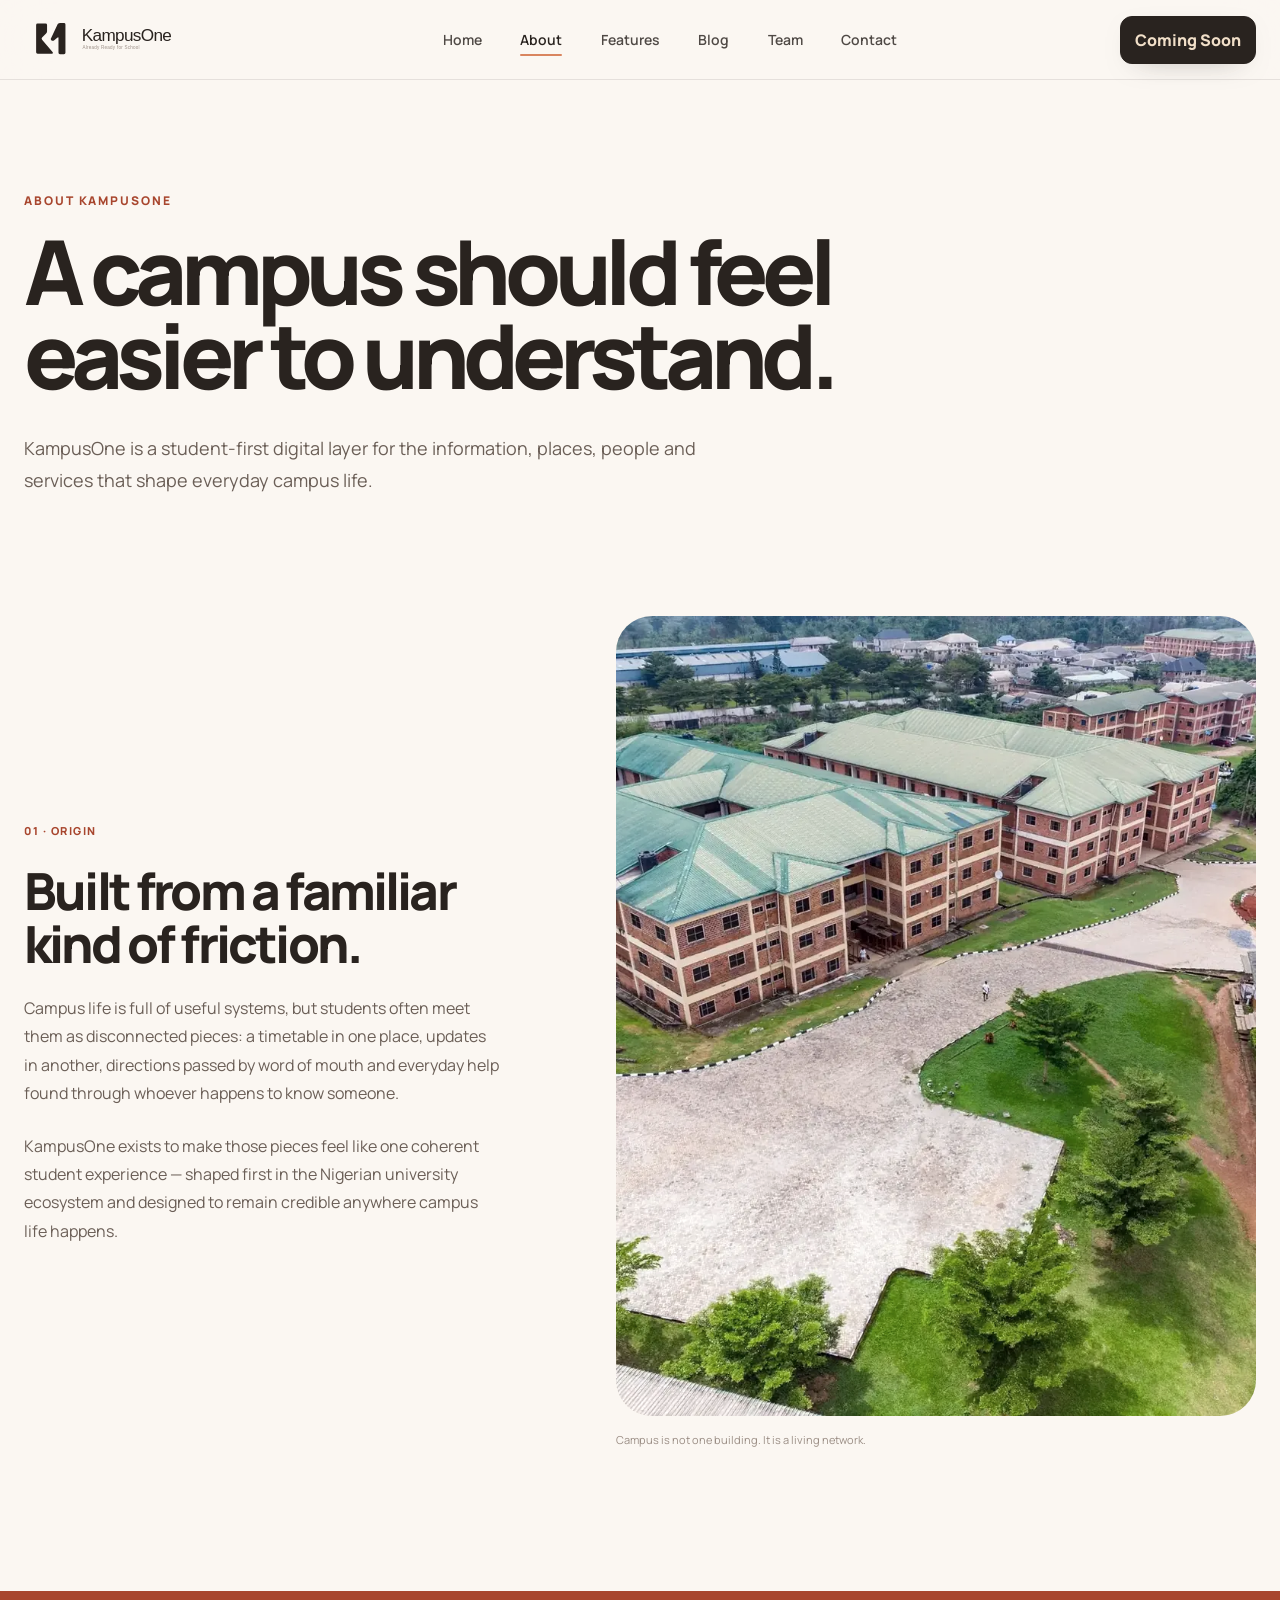
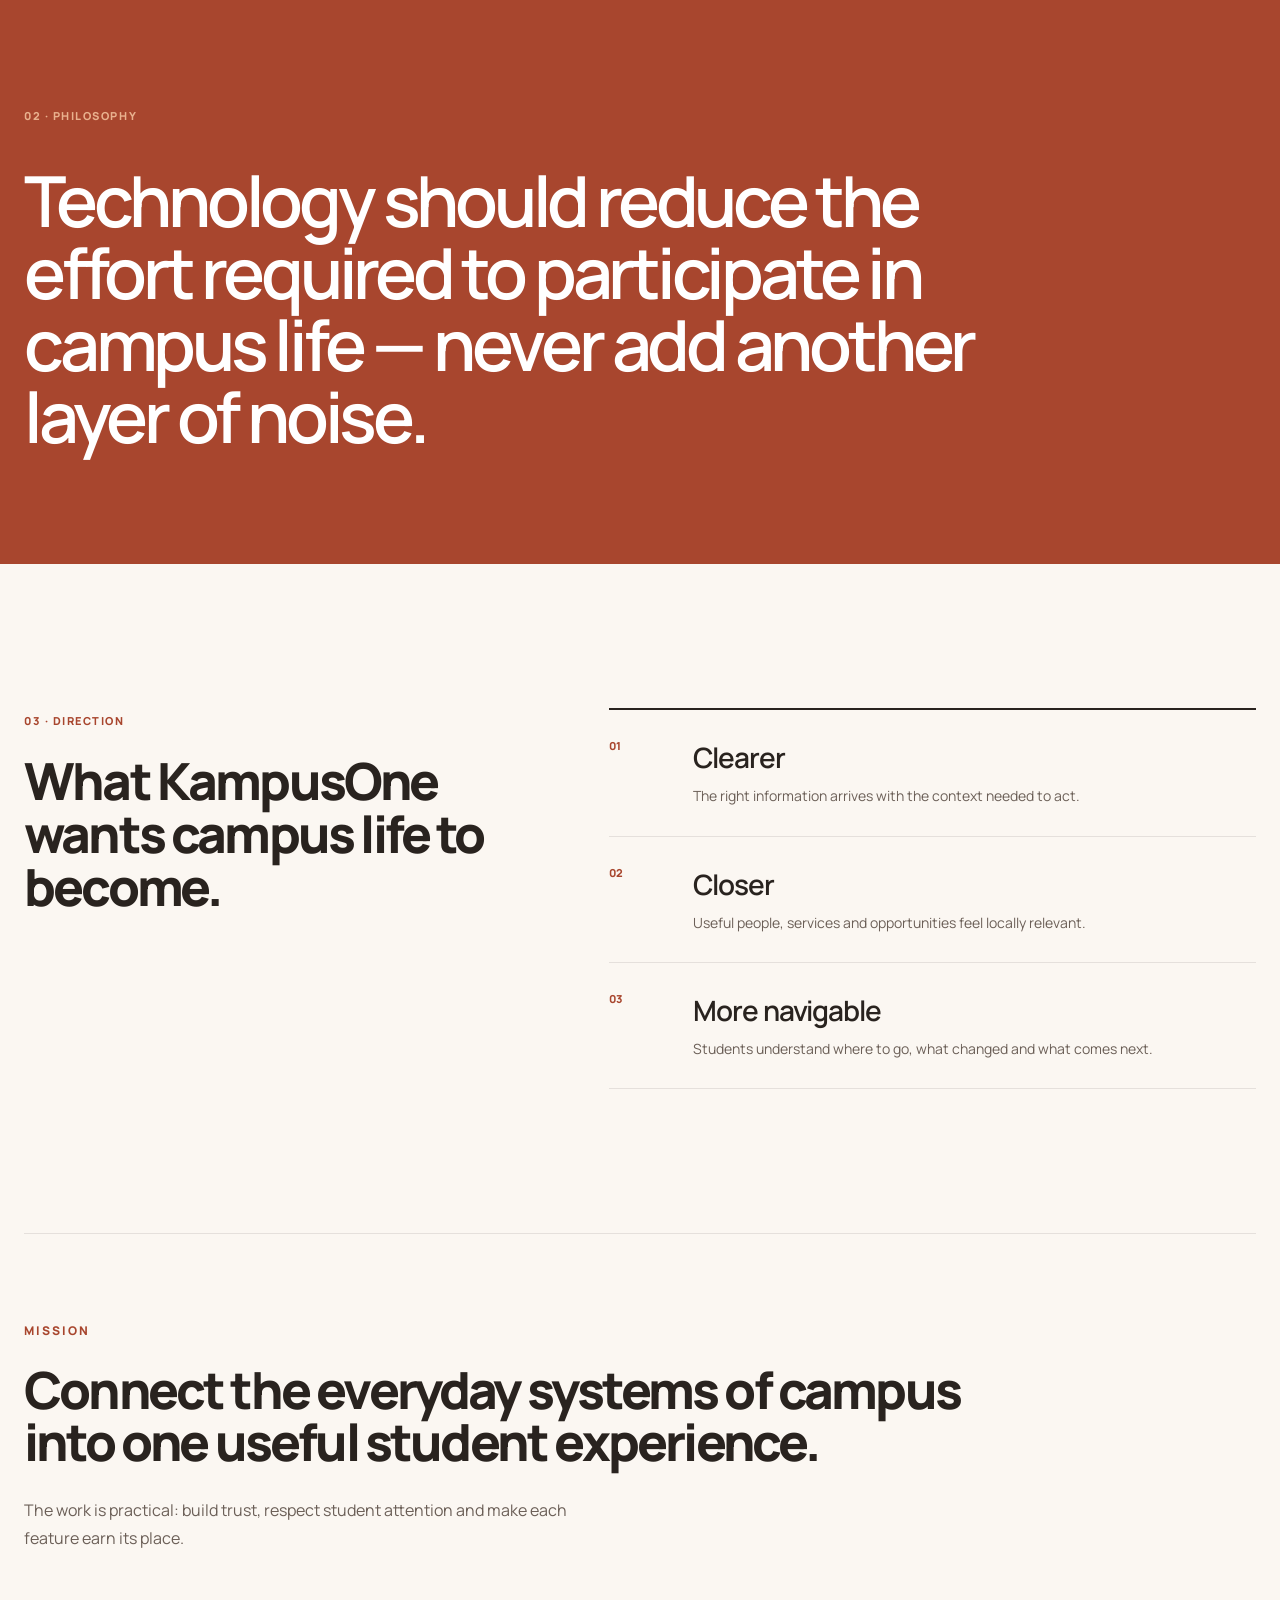
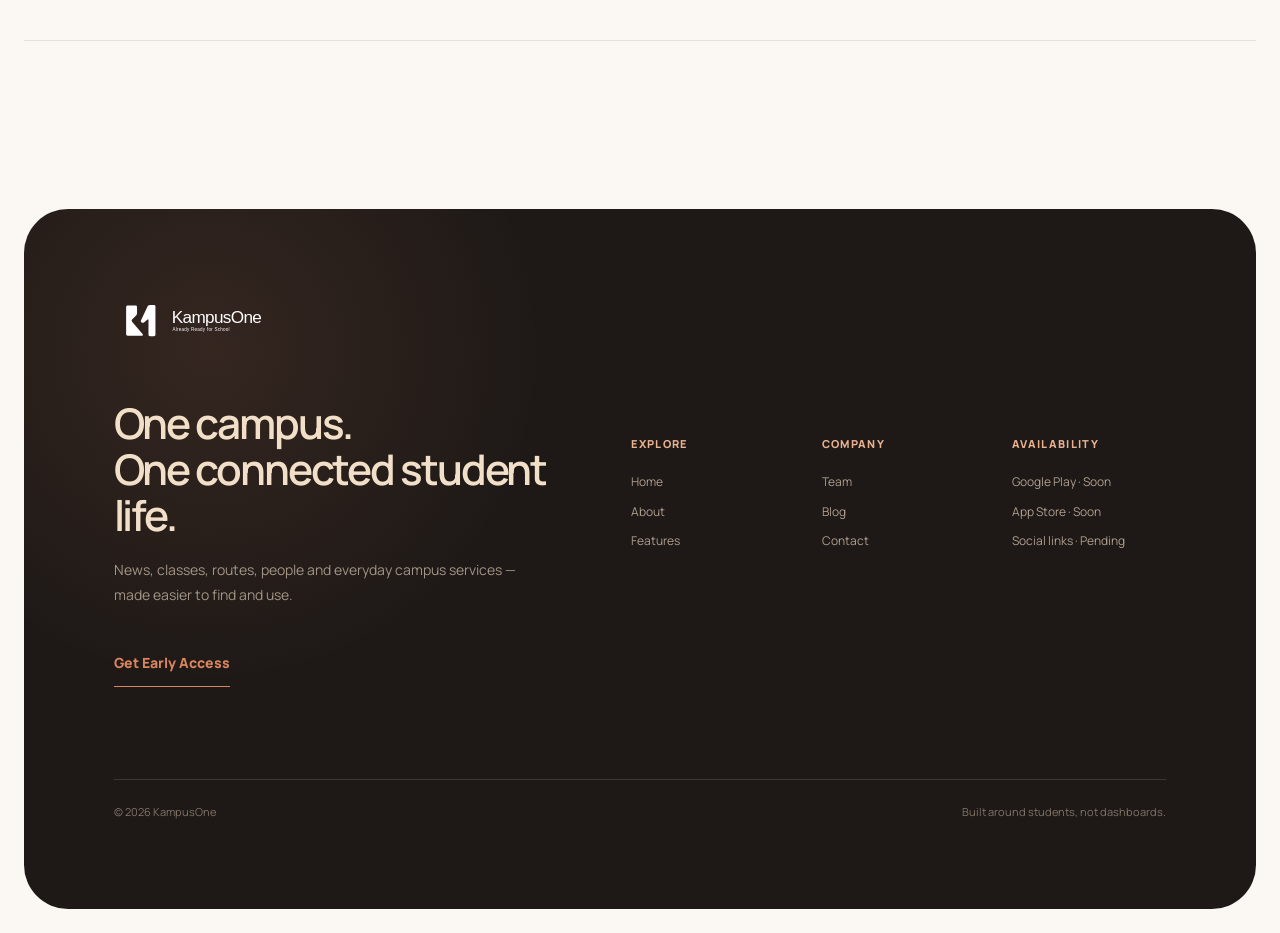
==== commit 2fc19338: "Add branded KampusOne favicon" ====
--- a/about/index.html
+++ b/about/index.html
@@ -6,7 +6,7 @@
   <meta name="theme-color" content="#FBF7F2">
   <meta name="description" content="The origin, philosophy and student-first mission behind KampusOne.">
   <title>About — KampusOne</title>
-  <link rel="icon" href="/assets/brand/K1_symbol_gradient.svg" type="image/svg+xml">
+  <link rel="icon" href="/favicon.svg" type="image/svg+xml" sizes="any">
   <link rel="stylesheet" href="/styles.css">
   <script src="/script.js" defer></script>
 </head>
--- a/styles.css
+++ b/styles.css
@@ -1452,6 +1452,755 @@
   }
 }
 
+/* Product demonstration motion system */
+
+.feed-live {
+  display: inline-flex;
+  align-items: center;
+  gap: 7px;
+}
+
+.feed-live > i {
+  display: block;
+  width: 7px;
+  height: 7px;
+  flex: none;
+  border-radius: 50%;
+  background: var(--clay);
+  box-shadow: 0 0 0 0 rgba(217, 133, 95, 0.36);
+}
+
+.feed-live-toast > i {
+  display: block;
+  width: 2px;
+  height: 20px;
+  flex: none;
+  border-radius: 1px;
+  background: var(--clay);
+}
+
+.feed-live-toast {
+  position: absolute;
+  z-index: 4;
+  top: 54px;
+  right: 24px;
+  display: flex;
+  align-items: center;
+  gap: 9px;
+  border: 1px solid rgba(241, 223, 200, 0.16);
+  border-radius: 12px;
+  background: rgba(38, 32, 29, 0.9);
+  padding: 10px 13px;
+  color: var(--sand);
+  font-size: 9px;
+  font-weight: 800;
+  letter-spacing: 0.06em;
+  opacity: 0;
+  pointer-events: none;
+  transform: translate3d(0, -12px, 0) scale(0.96);
+  backdrop-filter: blur(16px);
+}
+
+.signal-section.is-motion-active .feed-live > i {
+  animation: signal-pulse 2.4s ease-out infinite;
+}
+
+.signal-section.is-motion-active .feed-live-toast {
+  animation: feed-toast-loop 8s var(--ease-out) 1.6s infinite;
+}
+
+.signal-section.is-motion-active .feed-card {
+  animation: feed-card-focus 9s ease-in-out infinite;
+}
+
+.signal-section.is-motion-active .feed-card:nth-of-type(2) { animation-delay: -6s; }
+.signal-section.is-motion-active .feed-card:nth-of-type(3) { animation-delay: -3s; }
+
+@keyframes signal-pulse {
+  0% { box-shadow: 0 0 0 0 rgba(217, 133, 95, 0.38); }
+  68%, 100% { box-shadow: 0 0 0 8px rgba(217, 133, 95, 0); }
+}
+
+@keyframes feed-toast-loop {
+  0%, 10%, 70%, 100% { opacity: 0; transform: translate3d(0, -12px, 0) scale(0.96); }
+  20%, 58% { opacity: 1; transform: translate3d(0, 0, 0) scale(1); }
+}
+
+@keyframes feed-card-focus {
+  0%, 24%, 100% { border-color: rgba(241, 223, 200, 0.12); box-shadow: 0 18px 48px -32px rgba(0, 0, 0, 0.9); }
+  8%, 16% { border-color: rgba(217, 133, 95, 0.5); box-shadow: 0 22px 54px -28px rgba(217, 133, 95, 0.34); }
+}
+
+.schedule-now-line {
+  position: absolute;
+  z-index: 5;
+  top: 156px;
+  right: 0;
+  left: 56px;
+  height: 2px;
+  background: linear-gradient(90deg, var(--brand-deep), var(--clay));
+  box-shadow: 0 0 12px rgba(195, 93, 56, 0.18);
+  opacity: 0.94;
+  pointer-events: none;
+  transform: scaleX(1);
+  transform-origin: left center;
+}
+
+.schedule-now-line::after {
+  position: absolute;
+  top: 50%;
+  right: -1px;
+  width: 8px;
+  height: 8px;
+  border: 2px solid var(--surface);
+  border-radius: 50%;
+  background: var(--brand);
+  content: "";
+  transform: translateY(-50%);
+}
+
+.schedule-now-line > span {
+  position: absolute;
+  top: 50%;
+  left: -44px;
+  width: 36px;
+  color: var(--brand-deep);
+  font-size: 8px;
+  font-weight: 800;
+  letter-spacing: 0.12em;
+  text-align: right;
+  transform: translateY(-50%);
+}
+
+.schedule-story.is-motion-active .schedule-now-line {
+  animation: schedule-now-arrive 620ms var(--ease-out) both;
+}
+
+.schedule-story.is-motion-active .schedule-now-line::after {
+  animation: schedule-now-pulse 2.4s ease-out 420ms infinite;
+}
+
+.schedule-story.is-motion-active .class-block {
+  animation: schedule-class-focus 11s ease-in-out infinite;
+}
+
+.schedule-story.is-motion-active .class-block-two { animation-delay: -7.35s; }
+.schedule-story.is-motion-active .class-block-three { animation-delay: -3.7s; }
+
+.schedule-story.is-motion-active .schedule-reminder svg {
+  animation: reminder-clock 2.8s ease-in-out infinite;
+  transform-origin: center;
+}
+
+@keyframes schedule-now-arrive {
+  from { opacity: 0.38; transform: scaleX(0.12); }
+  to { opacity: 0.94; transform: scaleX(1); }
+}
+
+@keyframes schedule-now-pulse {
+  0% { box-shadow: 0 0 0 0 rgba(195, 93, 56, 0.38); }
+  68%, 100% { box-shadow: 0 0 0 8px rgba(195, 93, 56, 0); }
+}
+
+@keyframes schedule-class-focus {
+  0%, 26%, 100% { filter: saturate(1) brightness(1); box-shadow: var(--shadow-1); }
+  8%, 18% { filter: saturate(1.08) brightness(1.04); box-shadow: 0 22px 52px -30px rgba(168, 70, 46, 0.55); }
+}
+
+@keyframes reminder-clock {
+  0%, 72%, 100% { opacity: 1; transform: scale(1); }
+  80% { opacity: 0.72; transform: scale(0.92); }
+  88% { opacity: 1; transform: scale(1.08); }
+}
+
+.story-section.is-motion-active .phone-update {
+  animation: phone-update-cycle 7s ease-in-out infinite;
+  transform-origin: center;
+}
+
+.story-section.is-motion-active .phone-quick-grid > div:first-child {
+  animation: quick-card-focus 6s ease-in-out infinite;
+}
+
+.story-section.is-motion-active .phone-quick-grid > div:last-child {
+  animation: quick-card-focus 6s ease-in-out -3s infinite;
+}
+
+.story-section.is-motion-active .stage-note {
+  animation: note-signal 5s ease-in-out infinite;
+}
+
+.story-section.is-motion-active .stage-note-bottom { animation-delay: -2.5s; }
+
+@keyframes phone-update-cycle {
+  0%, 70%, 100% { box-shadow: 0 10px 28px -24px rgba(168, 70, 46, 0.2); filter: brightness(1); }
+  80%, 92% { box-shadow: 0 18px 38px -20px rgba(168, 70, 46, 0.48); filter: brightness(1.035); }
+}
+
+@keyframes quick-card-focus {
+  0%, 42%, 100% { border-color: transparent; box-shadow: none; }
+  50%, 78% { border-color: rgba(195, 93, 56, 0.22); box-shadow: 0 14px 28px -24px rgba(168, 70, 46, 0.6); }
+}
+
+@keyframes note-signal {
+  0%, 72%, 100% { box-shadow: var(--shadow-1); }
+  82%, 92% { box-shadow: 0 18px 36px -26px rgba(168, 70, 46, 0.55); }
+}
+
+.campus-map {
+  --map-pan-x: 0px;
+  --map-pan-y: 0px;
+  touch-action: manipulation;
+}
+
+.campus-map .map-grid {
+  transform: translate3d(var(--map-pan-x), var(--map-pan-y), 0) scale(1.04);
+  transition: transform var(--motion-standard) var(--ease-out);
+}
+
+.movement-story.is-motion-active .map-grid {
+  animation: map-grid-drift 16s linear infinite;
+}
+
+.map-path-energy {
+  stroke: rgba(255, 255, 255, 0.88);
+  stroke-width: 3;
+  stroke-dasharray: 3 22;
+  stroke-dashoffset: 0;
+  opacity: 0;
+}
+
+.movement-story.is-motion-active .map-path-energy {
+  opacity: 1;
+  animation: map-route-energy 2.4s linear infinite;
+}
+
+.map-node-middle {
+  fill: var(--sand);
+}
+
+.map-walker {
+  position: absolute;
+  z-index: 4;
+  top: 76%;
+  left: 8%;
+  display: grid;
+  width: 16px;
+  height: 16px;
+  place-items: center;
+  border: 3px solid var(--surface);
+  border-radius: 50%;
+  background: var(--brand-deep);
+  box-shadow: 0 8px 18px rgba(168, 70, 46, 0.28);
+  opacity: 0;
+  pointer-events: none;
+}
+
+.map-walker > i {
+  width: 4px;
+  height: 4px;
+  border-radius: 50%;
+  background: white;
+}
+
+.movement-story.is-motion-active .map-walker {
+  animation: campus-walker 9s var(--ease-in-out, ease-in-out) 1.2s infinite;
+}
+
+.map-touch-pulse {
+  position: absolute;
+  z-index: 6;
+  top: var(--map-tap-y, 50%);
+  left: var(--map-tap-x, 50%);
+  width: 18px;
+  height: 18px;
+  border: 2px solid var(--brand);
+  border-radius: 50%;
+  opacity: 0;
+  pointer-events: none;
+  transform: translate(-50%, -50%) scale(0.4);
+}
+
+.campus-map.has-map-tap .map-touch-pulse {
+  animation: map-tap-response 620ms var(--ease-out) both;
+}
+
+.map-label {
+  min-height: 40px;
+  appearance: none;
+  color: var(--ink);
+  cursor: pointer;
+  font-family: inherit;
+  line-height: 1;
+  transition: color var(--motion-micro), background var(--motion-micro), border-color var(--motion-micro), box-shadow var(--motion-standard), transform var(--motion-micro);
+}
+
+.map-label:hover,
+.map-label:focus-visible,
+.map-label.is-selected {
+  border-color: rgba(168, 70, 46, 0.42);
+  background: var(--brand-deep);
+  color: white;
+  box-shadow: 0 14px 28px -20px rgba(168, 70, 46, 0.72);
+  outline: 0;
+}
+
+.map-label:active { transform: scale(0.97); }
+
+.map-route-card > div { flex: 1; }
+
+.map-replay {
+  display: grid;
+  width: 40px;
+  height: 40px;
+  flex: none;
+  place-items: center;
+  border: 1px solid var(--border-soft);
+  border-radius: 12px;
+  background: rgba(255, 255, 255, 0.78);
+  color: var(--brand-deep);
+  cursor: pointer;
+  transition: color var(--motion-micro), background var(--motion-micro), transform var(--motion-micro);
+}
+
+.map-replay:hover,
+.map-replay:focus-visible {
+  background: var(--brand-deep);
+  color: white;
+  outline: 0;
+}
+
+.map-replay:active { transform: scale(0.94); }
+.map-replay svg { width: 18px; height: 18px; }
+
+.campus-map.is-route-replaying .map-path-route {
+  animation: route-draw 900ms var(--ease-out) both !important;
+}
+
+.campus-map.is-route-replaying .map-replay svg {
+  animation: replay-turn 760ms var(--ease-out) both;
+}
+
+@keyframes map-grid-drift {
+  from { background-position: 0 0, 0 0; }
+  to { background-position: 48px 48px, 48px 48px; }
+}
+
+@keyframes map-route-energy {
+  to { stroke-dashoffset: -100; }
+}
+
+@keyframes campus-walker {
+  0%, 8% { top: 76%; left: 8%; opacity: 0; }
+  13% { opacity: 1; }
+  38% { top: 55%; left: 35%; opacity: 1; }
+  62% { top: 49%; left: 57%; opacity: 1; }
+  88% { top: 18%; left: 86%; opacity: 1; }
+  94%, 100% { top: 18%; left: 86%; opacity: 0; }
+}
+
+@keyframes map-tap-response {
+  0% { opacity: 0.8; transform: translate(-50%, -50%) scale(0.35); }
+  100% { opacity: 0; transform: translate(-50%, -50%) scale(2.6); }
+}
+
+@keyframes replay-turn {
+  from { transform: rotate(0); }
+  to { transform: rotate(-360deg); }
+}
+
+.campus-economy.is-motion-active .product-tile {
+  animation: product-tile-focus 9s ease-in-out infinite;
+}
+
+.campus-economy.is-motion-active .product-tile-two { animation-delay: -6s; }
+.campus-economy.is-motion-active .product-tile-three { animation-delay: -3s; }
+
+@keyframes product-tile-focus {
+  0%, 26%, 100% { filter: brightness(1) saturate(1); box-shadow: none; }
+  8%, 18% { filter: brightness(1.06) saturate(1.06); box-shadow: 0 22px 42px -30px rgba(41, 35, 31, 0.55); }
+}
+
+.tutor-subjects button {
+  appearance: none;
+  border: 1px solid rgba(41, 35, 31, 0.12);
+  border-radius: 10px;
+  background: rgba(255, 255, 255, 0.55);
+  padding: 8px 10px;
+  color: var(--ink);
+  cursor: pointer;
+  font-family: inherit;
+  font-size: 9px;
+  font-weight: 800;
+  transition: color var(--motion-micro), background var(--motion-micro), border-color var(--motion-micro), transform var(--motion-micro);
+}
+
+.tutor-subjects button:hover,
+.tutor-subjects button:focus-visible,
+.tutor-subjects button[aria-pressed="true"] {
+  border-color: var(--ink);
+  background: var(--ink);
+  color: var(--sand);
+  outline: 0;
+}
+
+.tutor-subjects button:active { transform: scale(0.96); }
+
+.tutor-match-flow {
+  position: relative;
+  display: grid;
+  gap: 8px;
+  margin-top: 18px;
+  border-top: 1px solid rgba(41, 35, 31, 0.1);
+  padding-top: 16px;
+}
+
+.tutor-match-flow::before {
+  position: absolute;
+  top: 25px;
+  bottom: 9px;
+  left: 4px;
+  width: 1px;
+  background: rgba(41, 35, 31, 0.16);
+  content: "";
+}
+
+.tutor-match-flow > span {
+  position: relative;
+  display: flex;
+  align-items: center;
+  gap: 9px;
+  color: var(--ink-soft);
+  font-size: 9px;
+}
+
+.tutor-match-flow i {
+  z-index: 1;
+  width: 9px;
+  height: 9px;
+  border: 2px solid var(--brand);
+  border-radius: 50%;
+  background: var(--sand);
+}
+
+.tutor-match-flow b { font-weight: 700; }
+
+.campus-economy.is-motion-active .tutor-match-flow > span:first-child i {
+  animation: tutor-search-dot 3.2s ease-in-out infinite;
+}
+
+.campus-economy.is-motion-active .tutor-match-flow > span:last-child i {
+  animation: tutor-result-dot 3.2s ease-in-out infinite;
+}
+
+.tutor-preview.is-tutor-switching .tutor-match-flow {
+  animation: tutor-flow-refresh 620ms var(--ease-out) both;
+}
+
+@keyframes tutor-search-dot {
+  0%, 18%, 100% { background: var(--sand); box-shadow: 0 0 0 0 rgba(195, 93, 56, 0); }
+  28%, 62% { background: var(--brand); box-shadow: 0 0 0 5px rgba(195, 93, 56, 0.12); }
+}
+
+@keyframes tutor-result-dot {
+  0%, 48%, 100% { background: var(--sand); box-shadow: 0 0 0 0 rgba(195, 93, 56, 0); }
+  58%, 88% { background: var(--brand); box-shadow: 0 0 0 5px rgba(195, 93, 56, 0.12); }
+}
+
+@keyframes tutor-flow-refresh {
+  0% { opacity: 0.45; transform: translateY(5px); }
+  100% { opacity: 1; transform: translateY(0); }
+}
+
+.rider-marker {
+  position: absolute;
+  z-index: 4;
+  top: 50%;
+  left: 0;
+  display: grid;
+  width: 27px;
+  height: 27px;
+  place-items: center;
+  border: 2px solid rgba(241, 223, 200, 0.28);
+  border-radius: 9px;
+  background: var(--clay);
+  color: var(--midnight);
+  opacity: 0;
+  transform: translate(-50%, -50%);
+}
+
+.rider-marker svg { width: 15px; height: 15px; }
+
+.campus-economy.is-motion-active .rider-marker {
+  animation: rider-route-travel 8s var(--ease-in-out, ease-in-out) 1s infinite;
+}
+
+.campus-economy.is-motion-active .rider-route-icon {
+  animation: rider-signal 3s ease-in-out infinite;
+}
+
+@keyframes rider-route-travel {
+  0%, 8% { left: 0; opacity: 0; }
+  14% { opacity: 1; }
+  48% { left: 50%; opacity: 1; }
+  82% { left: 100%; opacity: 1; }
+  90%, 100% { left: 100%; opacity: 0; }
+}
+
+@keyframes rider-signal {
+  0%, 72%, 100% { box-shadow: 0 0 0 0 rgba(217, 133, 95, 0); }
+  82% { box-shadow: 0 0 0 8px rgba(217, 133, 95, 0.1); }
+}
+
+.department-story.is-motion-active .department-row {
+  animation: department-context 12s ease-in-out infinite;
+}
+
+.department-story.is-motion-active .department-row:nth-child(3) { animation-delay: -9s; }
+.department-story.is-motion-active .department-row:nth-child(4) { animation-delay: -6s; }
+.department-story.is-motion-active .department-row:nth-child(5) { animation-delay: -3s; }
+
+@keyframes department-context {
+  0%, 20%, 100% { background: transparent; padding-inline: 0; }
+  6%, 14% { background: rgba(195, 93, 56, 0.06); padding-inline: 16px; }
+}
+
+.launch-phone {
+  appearance: none;
+  color: var(--ink);
+  cursor: pointer;
+  font-family: inherit;
+  text-align: left;
+  touch-action: manipulation;
+}
+
+.launch-phone:focus-visible {
+  outline: 3px solid rgba(195, 93, 56, 0.5);
+  outline-offset: 6px;
+}
+
+.launch-phone > .launch-phone-label,
+.launch-phone > .launch-map-mini,
+.launch-phone > .launch-phone-logo,
+.launch-phone > strong {
+  transition: opacity var(--motion-standard), transform var(--motion-standard) var(--ease-out);
+}
+
+.launch-teaser.is-motion-active .launch-map-mini svg {
+  animation: launch-pin-signal 3.4s ease-in-out infinite;
+  transform-origin: center;
+}
+
+.launch-teaser.is-motion-active .launch-phone-logo {
+  animation: launch-logo-breathe 5s ease-in-out infinite;
+}
+
+.launch-coming-state {
+  position: absolute;
+  z-index: 5;
+  inset: 0;
+  display: flex;
+  align-items: center;
+  justify-content: center;
+  flex-direction: column;
+  overflow: hidden;
+  background:
+    radial-gradient(circle at 50% 38%, rgba(217, 133, 95, 0.32), transparent 34%),
+    var(--midnight);
+  padding: 42px 24px 24px;
+  color: var(--sand);
+  text-align: center;
+  opacity: 0;
+  transform: scale(0.96);
+}
+
+.launch-coming-state[hidden] { display: none; }
+
+.launch-coming-state small {
+  margin-top: 20px;
+  color: var(--clay);
+  font-size: 9px;
+  font-weight: 800;
+  letter-spacing: 0.12em;
+  text-transform: uppercase;
+}
+
+.launch-coming-state strong {
+  margin-top: 10px;
+  color: white;
+  font-size: 34px;
+  letter-spacing: -0.05em;
+}
+
+.launch-coming-state > span {
+  max-width: 180px;
+  margin-top: 12px;
+  color: rgba(241, 223, 200, 0.62);
+  font-size: 11px;
+  line-height: 1.5;
+}
+
+.launch-phone.is-coming > .launch-phone-label,
+.launch-phone.is-coming > .launch-map-mini,
+.launch-phone.is-coming > .launch-phone-logo,
+.launch-phone.is-coming > strong {
+  opacity: 0;
+  transform: scale(0.96);
+}
+
+.launch-phone.is-coming .launch-coming-state {
+  animation: coming-state-in var(--motion-large) var(--ease-out) both;
+}
+
+.launch-coming-logo,
+.launch-phone-front .launch-coming-logo {
+  display: block;
+  width: 68px;
+  margin: 0;
+  filter: drop-shadow(0 14px 24px rgba(195, 93, 56, 0.18));
+}
+
+.launch-phone.is-coming .launch-coming-logo {
+  animation: coming-logo-settle 1.8s ease-in-out infinite;
+}
+
+@keyframes launch-pin-signal {
+  0%, 68%, 100% { filter: drop-shadow(0 0 0 rgba(195, 93, 56, 0)); transform: scale(1); }
+  80% { filter: drop-shadow(0 8px 12px rgba(195, 93, 56, 0.3)); transform: scale(1.08); }
+}
+
+@keyframes launch-logo-breathe {
+  0%, 100% { opacity: 1; transform: scale(1); }
+  50% { opacity: 0.84; transform: scale(1.035); }
+}
+
+@keyframes coming-state-in {
+  from { opacity: 0; transform: scale(0.96); }
+  to { opacity: 1; transform: scale(1); }
+}
+
+@keyframes coming-logo-settle {
+  0%, 100% { opacity: 0.82; transform: scale(0.96); }
+  50% { opacity: 1; transform: scale(1.03); }
+}
+
+.about-origin.is-motion-active .about-campus-image {
+  animation: editorial-photo-drift 14s ease-in-out infinite alternate;
+}
+
+.about-direction.is-motion-active .direction-list li {
+  animation: editorial-row-focus 12s ease-in-out infinite;
+}
+
+.about-direction.is-motion-active .direction-list li:nth-child(2) { animation-delay: -8s; }
+.about-direction.is-motion-active .direction-list li:nth-child(3) { animation-delay: -4s; }
+
+.blog-index.is-motion-active .featured-story-art img {
+  animation: featured-mark-drift 10s ease-in-out infinite alternate;
+}
+
+@keyframes editorial-photo-drift {
+  from { transform: scale(1.01) translate3d(0, 0, 0); }
+  to { transform: scale(1.07) translate3d(-1.5%, -1%, 0); }
+}
+
+@keyframes editorial-row-focus {
+  0%, 22%, 100% { background: transparent; padding-inline: 0; }
+  7%, 15% { background: rgba(195, 93, 56, 0.05); padding-inline: 14px; }
+}
+
+@keyframes featured-mark-drift {
+  from { transform: rotate(-8deg) scale(1); }
+  to { transform: rotate(-4deg) scale(1.08); }
+}
+
+body.is-page-hidden * {
+  animation-play-state: paused !important;
+}
+
+@media (max-width: 760px) {
+  .feed-live-toast {
+    top: 50px;
+    right: 18px;
+  }
+
+  .schedule-now-line {
+    left: 44px;
+  }
+
+  .map-label {
+    min-height: 42px;
+    padding: 9px 10px;
+  }
+
+  .map-label-centre { left: 35%; }
+
+  .map-route-card {
+    right: 14px;
+    bottom: 14px;
+    left: 14px;
+  }
+
+  .launch-coming-state strong { font-size: 30px; }
+}
+
+@media (max-width: 480px) {
+  .feed-live-toast {
+    max-width: calc(100% - 36px);
+  }
+
+  .map-label {
+    font-size: 8px;
+  }
+
+  .map-label-gate { left: 4%; }
+  .map-label-lt { right: 2%; }
+
+  .map-replay {
+    width: 38px;
+    height: 38px;
+  }
+
+  .tutor-match-flow { margin-top: 16px; }
+}
+
+@media (hover: none) {
+  .map-label:hover,
+  .map-replay:hover,
+  .tutor-subjects button:hover {
+    transform: none;
+  }
+}
+
+@media (prefers-reduced-motion: reduce) {
+  .feed-live-toast,
+  .schedule-now-line,
+  .map-path-energy,
+  .map-walker,
+  .map-touch-pulse,
+  .rider-marker {
+    display: none !important;
+  }
+
+  .map-grid,
+  .phone-update,
+  .phone-quick-grid > div,
+  .stage-note,
+  .class-block,
+  .schedule-reminder svg,
+  .product-tile,
+  .rider-route-icon,
+  .department-row,
+  .about-campus-image,
+  .direction-list li,
+  .featured-story-art img,
+  .launch-map-mini svg,
+  .launch-phone-logo,
+  .launch-coming-logo {
+    animation: none !important;
+  }
+}
+
 /* Shared inner-page composition */
 
 .skip-link {
@@ -2538,39 +3287,49 @@
 }
 
 .team-member:nth-child(even) {
-  width: 82%;
-  margin-left: auto;
-}
-
-.team-photo-placeholder {
+  width: 100%;
+  margin-left: 0;
+}
+
+.team-photo {
   position: relative;
-  display: flex;
-  min-height: 520px;
-  align-items: center;
-  justify-content: center;
+  display: block;
+  min-height: 0;
+  margin: 0;
   overflow: hidden;
   border-radius: 34px;
   background:
     radial-gradient(circle at 70% 22%, rgba(255, 255, 255, 0.74), transparent 26%),
     linear-gradient(145deg, var(--sand), var(--peach));
-}
-
-.team-photo-placeholder img {
-  width: 28%;
-  opacity: 0.75;
-}
-
-.team-photo-placeholder > span {
+  box-shadow: var(--shadow-1);
+  isolation: isolate;
+}
+
+.team-photo-gideon {
+  aspect-ratio: 1 / 1;
+}
+
+.team-photo-orobosa,
+.team-photo-joshua {
+  aspect-ratio: 4 / 5;
+}
+
+.team-photo::after {
   position: absolute;
-  right: 20px;
-  bottom: 20px;
-  border-radius: 10px;
-  background: rgba(255, 255, 255, 0.68);
-  padding: 10px 12px;
-  color: var(--ink-soft);
-  font-size: 9px;
-  font-weight: 800;
-  backdrop-filter: blur(16px);
+  z-index: 1;
+  inset: 0;
+  background: linear-gradient(180deg, transparent 64%, rgba(30, 25, 23, 0.16));
+  content: "";
+  pointer-events: none;
+}
+
+.team-photo img {
+  display: block;
+  width: 100%;
+  height: 100%;
+  object-fit: cover;
+  filter: saturate(0.94) contrast(1.02);
+  transition: transform var(--motion-large) var(--ease-out), filter var(--motion-standard);
 }
 
 .team-member-meta {
@@ -2596,7 +3355,7 @@
 .team-member-meta p {
   margin: 0;
   color: var(--stone);
-  font-size: 10px;
+  font-size: 12px;
 }
 
 /* Blog */
@@ -3112,6 +3871,15 @@
     padding: 16px;
   }
 
+  .class-block-three {
+    right: 0;
+  }
+
+  .feed-card-compact {
+    width: 100%;
+    margin-left: 0;
+  }
+
   .schedule-copy h2,
   .movement-copy h2,
   .economy-heading h2,
@@ -3227,8 +3995,8 @@
     width: 100%;
   }
 
-  .team-photo-placeholder {
-    min-height: 420px;
+  .team-photo {
+    border-radius: 26px;
   }
 
   .team-member-meta {
@@ -3344,8 +4112,8 @@
     grid-template-columns: 40px 1fr;
   }
 
-  .team-photo-placeholder {
-    min-height: 360px;
+  .team-photo {
+    border-radius: 22px;
   }
 
   .article-row {
@@ -3483,3 +4251,663 @@
   outline: 0;
 }
 .contact-submit { color: white; }
+
+/* Motion and responsive polish */
+.scroll-progress {
+  position: fixed;
+  z-index: 120;
+  top: 0;
+  right: 0;
+  left: 0;
+  height: 4px;
+  pointer-events: none;
+}
+
+.scroll-progress > span {
+  display: block;
+  width: 100%;
+  height: 100%;
+  background: linear-gradient(90deg, var(--brand-deep), var(--clay));
+  box-shadow: 0 2px 8px rgba(168, 70, 46, 0.28);
+  transform: scaleX(var(--scroll-progress, 0));
+  transform-origin: left center;
+  will-change: transform;
+}
+
+.hero-campus-frame {
+  height: 80%;
+  background: #29433b;
+}
+
+.hero-campus-frame > .hero-campus {
+  opacity: 1;
+}
+
+.hero-campus-frame .progressive-skeleton {
+  display: none;
+}
+
+.progressive-skeleton {
+  transition: opacity var(--motion-standard) ease, visibility var(--motion-standard);
+}
+
+.progressive-media.is-loaded .progressive-skeleton {
+  visibility: hidden;
+  opacity: 0;
+}
+
+.hero-campus {
+  object-position: center 42%;
+  filter: saturate(0.98) contrast(1.08) brightness(0.76);
+  transform: scale(1.04) translate3d(0, var(--campus-shift, 0), 0);
+  transform-origin: center top;
+  will-change: transform;
+}
+
+.hero-sky-wash {
+  background:
+    linear-gradient(180deg, rgba(14, 22, 26, 0.58) 0%, rgba(20, 25, 27, 0.22) 30%, rgba(30, 25, 23, 0.18) 52%, rgba(168, 70, 46, 0.84) 78%, var(--brand-deep) 100%),
+    linear-gradient(90deg, rgba(20, 23, 24, 0.22), transparent 36%, transparent 64%, rgba(20, 23, 24, 0.22));
+}
+
+.hero-brand-wash {
+  top: 52%;
+  background:
+    radial-gradient(circle at 50% 12%, rgba(217, 133, 95, 0.08), transparent 34%),
+    linear-gradient(180deg, transparent 0%, rgba(168, 70, 46, 0.18) 24%, rgba(168, 70, 46, 0.9) 66%, var(--brand-deep) 100%);
+}
+
+.hero-copy {
+  text-shadow: 0 4px 24px rgba(18, 16, 15, 0.28);
+}
+
+.hero-students {
+  transform: translateX(-50%) translateY(var(--student-shift, 0));
+  will-change: transform;
+}
+
+body.is-ready .site-header {
+  animation: header-arrive var(--motion-large) var(--ease-out) both;
+}
+
+body.is-ready .hero-script {
+  animation: hero-arrive var(--motion-large) var(--ease-out) 40ms both;
+}
+
+body.is-ready .hero-copy h1 {
+  animation: hero-arrive var(--motion-large) var(--ease-out) 100ms both;
+}
+
+body.is-ready .hero-support {
+  animation: hero-arrive var(--motion-large) var(--ease-out) 160ms both;
+}
+
+body.is-ready .hero-cta {
+  animation: hero-arrive var(--motion-large) var(--ease-out) 220ms both;
+}
+
+body.is-ready .hero-card-left {
+  animation: hero-card-left-arrive var(--motion-large) var(--ease-out) 180ms both;
+}
+
+body.is-ready .hero-card-right {
+  animation: hero-card-right-arrive var(--motion-large) var(--ease-out) 220ms both;
+}
+
+body.is-ready .hero-students {
+  animation: students-arrive var(--motion-large) var(--ease-out) 160ms both;
+}
+
+body.is-ready .inner-page .page-hero .section-kicker,
+body.is-ready .inner-page .article-hero .article-back {
+  animation: hero-arrive var(--motion-large) var(--ease-out) 40ms both;
+}
+
+body.is-ready .inner-page .page-hero h1,
+body.is-ready .inner-page .article-hero h1 {
+  animation: hero-arrive var(--motion-large) var(--ease-out) 100ms both;
+}
+
+body.is-ready .inner-page .page-hero > p:last-child,
+body.is-ready .inner-page .article-dek {
+  animation: hero-arrive var(--motion-large) var(--ease-out) 160ms both;
+}
+
+@keyframes header-arrive {
+  from { opacity: 0; transform: translateY(-16px); }
+  to { opacity: 1; transform: translateY(0); }
+}
+
+@keyframes hero-arrive {
+  from { opacity: 0; transform: translateY(20px); }
+  to { opacity: 1; transform: translateY(0); }
+}
+
+@keyframes hero-card-left-arrive {
+  from { opacity: 0; transform: translate3d(-32px, 20px, 0) rotate(-8deg); }
+  to { opacity: 1; transform: rotate(-5deg); }
+}
+
+@keyframes hero-card-right-arrive {
+  from { opacity: 0; transform: translate3d(32px, 20px, 0) rotate(8deg); }
+  to { opacity: 1; transform: rotate(5deg); }
+}
+
+@keyframes students-arrive {
+  from { opacity: 0; transform: translateX(-50%) translateY(32px); }
+  to { opacity: 1; transform: translateX(-50%) translateY(var(--student-shift, 0)); }
+}
+
+.hero-cta {
+  position: relative;
+  overflow: hidden;
+  isolation: isolate;
+}
+
+.hero-cta::after {
+  position: absolute;
+  z-index: -1;
+  inset: 0;
+  background: linear-gradient(110deg, transparent 24%, rgba(233, 177, 142, 0.42) 48%, transparent 72%);
+  content: "";
+  transform: translateX(-120%);
+  transition: transform var(--motion-large) var(--ease-out);
+}
+
+.hero-cta:hover::after {
+  transform: translateX(120%);
+}
+
+.reveal-section {
+  opacity: 1;
+  transform: none;
+}
+
+.js .reveal-section {
+  opacity: 0;
+  transform: translateY(32px);
+  transition: opacity var(--motion-large) var(--ease-out), transform var(--motion-large) var(--ease-out);
+}
+
+.js .reveal-section.is-visible {
+  opacity: 1;
+  transform: translateY(0);
+}
+
+.js .reveal-section > * {
+  opacity: 0;
+  transform: translateY(20px);
+  transition: opacity var(--motion-large) var(--ease-out), transform var(--motion-large) var(--ease-out);
+}
+
+.js .reveal-section.is-visible > * {
+  opacity: 1;
+  transform: translateY(0);
+}
+
+.js .reveal-section.is-visible > :nth-child(2) { transition-delay: 60ms; }
+.js .reveal-section.is-visible > :nth-child(3) { transition-delay: 120ms; }
+.js .reveal-section.is-visible > :nth-child(4) { transition-delay: 180ms; }
+
+.js .signal-section .feed-card,
+.js .schedule-story .class-block,
+.js .campus-economy .product-tile,
+.js .campus-economy .tutor-preview,
+.js .campus-economy .rider-preview,
+.js .department-story .department-row,
+.js .launch-teaser .launch-phone,
+.js .team-editorial .team-member,
+.js .blog-index .article-row {
+  opacity: 0;
+  animation: none;
+  transform: translateY(24px);
+  transition: opacity var(--motion-large) var(--ease-out), transform var(--motion-large) var(--ease-out), box-shadow var(--motion-standard);
+}
+
+.js .signal-section.is-visible .feed-card,
+.js .schedule-story.is-visible .class-block,
+.js .campus-economy.is-visible .product-tile,
+.js .campus-economy.is-visible .tutor-preview,
+.js .campus-economy.is-visible .rider-preview,
+.js .department-story.is-visible .department-row,
+.js .launch-teaser.is-visible .launch-phone,
+.js .team-editorial.is-visible .team-member,
+.js .blog-index.is-visible .article-row {
+  opacity: 1;
+  transform: translateY(0);
+}
+
+.js .blog-index .article-row.is-visible {
+  opacity: 1;
+  transform: translateY(0);
+}
+
+.js .launch-teaser .launch-phone-back {
+  transform: translateY(24px) rotate(-7deg);
+}
+
+.js .launch-teaser .launch-phone-front {
+  transform: translateY(24px) rotate(5deg);
+}
+
+.js .launch-teaser.is-visible .launch-phone-back {
+  transform: translateY(0) rotate(-7deg);
+}
+
+.js .launch-teaser.is-visible .launch-phone-front {
+  transform: translateY(0) rotate(5deg);
+  transition-delay: 100ms;
+}
+
+.js .signal-section.is-visible .feed-card:nth-of-type(2),
+.js .schedule-story.is-visible .class-block-two,
+.js .campus-economy.is-visible .product-tile-two,
+.js .department-story.is-visible .department-row:nth-child(3),
+.js .team-editorial.is-visible .team-member:nth-child(2),
+.js .blog-index.is-visible .article-row:nth-child(2) {
+  transition-delay: 80ms;
+}
+
+.js .signal-section.is-visible .feed-card:nth-of-type(3),
+.js .schedule-story.is-visible .class-block-three,
+.js .campus-economy.is-visible .product-tile-three,
+.js .department-story.is-visible .department-row:nth-child(4),
+.js .team-editorial.is-visible .team-member:nth-child(3),
+.js .blog-index.is-visible .article-row:nth-child(3) {
+  transition-delay: 160ms;
+}
+
+.js .department-story.is-visible .department-row:nth-child(5),
+.js .blog-index.is-visible .article-row:nth-child(4) {
+  transition-delay: 240ms;
+}
+
+.rider-progress::after {
+  position: absolute;
+  z-index: 1;
+  right: 4px;
+  left: 4px;
+  height: 3px;
+  background: var(--clay);
+  content: "";
+  transform: scaleX(0);
+  transform-origin: left center;
+  transition: transform 720ms var(--ease-out) 200ms;
+}
+
+.campus-economy.is-visible .rider-progress::after {
+  transform: scaleX(1);
+}
+
+.js .campus-economy .rider-progress span {
+  transform: scale(0);
+  transition: transform var(--motion-large) var(--ease-out);
+}
+
+.js .campus-economy.is-visible .rider-progress span {
+  transform: scale(1);
+}
+
+.js .campus-economy.is-visible .rider-progress span:nth-child(2) { transition-delay: 320ms; }
+.js .campus-economy.is-visible .rider-progress span:nth-child(3) { transition-delay: 400ms; }
+
+.js .movement-story .map-path-route {
+  animation: none;
+  stroke-dashoffset: 900;
+}
+
+.js .movement-story.is-visible .map-path-route {
+  animation: route-draw 720ms var(--ease-out) 120ms both;
+}
+
+.js .movement-story .map-node,
+.js .movement-story .map-label,
+.js .movement-story .map-route-card {
+  opacity: 0;
+  transform: scale(0.9);
+  transform-origin: center;
+  transition: opacity var(--motion-large) var(--ease-out), transform var(--motion-large) var(--ease-out);
+}
+
+.js .movement-story.is-visible .map-node,
+.js .movement-story.is-visible .map-label,
+.js .movement-story.is-visible .map-route-card {
+  opacity: 1;
+  transform: scale(1);
+  transition-delay: 240ms;
+}
+
+.feed-card,
+.product-tile,
+.marketplace-preview,
+.tutor-preview,
+.rider-preview,
+.department-row,
+.team-photo,
+.featured-story {
+  transition: transform var(--motion-standard) var(--ease-out), box-shadow var(--motion-standard), border-color var(--motion-standard), background var(--motion-standard);
+}
+
+.feed-card:hover {
+  transform: translateX(4px);
+  border-color: rgba(217, 133, 95, 0.4);
+}
+
+.product-tile:hover,
+.marketplace-preview:hover,
+.tutor-preview:hover,
+.rider-preview:hover {
+  transform: translateY(-4px);
+  box-shadow: var(--shadow-3);
+}
+
+.department-row:hover {
+  background: rgba(195, 93, 56, 0.06);
+  padding-inline: 16px;
+}
+
+.team-photo:hover {
+  transform: scale(0.99);
+  box-shadow: var(--shadow-2);
+}
+
+.team-photo:hover img {
+  filter: saturate(1) contrast(1.03);
+  transform: scale(1.018);
+}
+
+.product-stage,
+.feed-stage,
+.launch-teaser {
+  --scene-x: 0px;
+  --scene-y: 0px;
+}
+
+.product-stage .phone-shell {
+  transform: translateX(calc(-50% + var(--scene-x))) translateY(calc(var(--scene-y) + var(--depth-y, 0px))) rotate(1.5deg);
+  transition: transform var(--motion-standard) var(--ease-out);
+}
+
+.product-stage .stage-note-top {
+  transform: translate3d(var(--scene-x-inverse, 0px), var(--scene-y-inverse, 0px), 0);
+  transition: transform var(--motion-standard) var(--ease-out);
+}
+
+.product-stage .stage-note-bottom {
+  transform: translate3d(var(--scene-x), var(--scene-y), 0);
+  transition: transform var(--motion-standard) var(--ease-out);
+}
+
+.launch-devices {
+  --launch-shift: 0px;
+  transform: translateY(calc(-50% + var(--launch-shift)));
+  transition: transform var(--motion-standard) var(--ease-out);
+}
+
+.launch-teaser.is-visible:hover .launch-phone-back {
+  transform: translate3d(-8px, 0, 0) rotate(-8deg);
+}
+
+.launch-teaser.is-visible:hover .launch-phone-front {
+  transform: translate3d(8px, -4px, 0) rotate(6deg);
+}
+
+.store-row {
+  gap: 16px;
+}
+
+.store-row span.store-badge {
+  display: grid;
+  grid-template-columns: 36px 1fr;
+  gap: 12px;
+  min-width: 196px;
+  min-height: 64px;
+  align-items: center;
+  border: 1px solid rgba(241, 223, 200, 0.18);
+  border-radius: 16px;
+  background: var(--midnight);
+  padding: 8px 16px;
+  color: white;
+  box-shadow: var(--shadow-1);
+  transition: transform var(--motion-micro) var(--ease-out), background var(--motion-standard), box-shadow var(--motion-standard);
+}
+
+.store-row .store-badge:hover {
+  background: var(--brand-deep);
+  box-shadow: var(--shadow-2);
+  transform: translateY(-2px);
+}
+
+.store-row .store-badge:active {
+  transform: scale(0.985);
+}
+
+.store-row .store-badge > img {
+  display: block;
+  width: 32px;
+  height: 32px;
+}
+
+.store-row .store-badge > span {
+  display: flex;
+  min-height: 0;
+  flex-direction: column;
+  align-items: flex-start;
+  border: 0;
+  border-radius: 0;
+  background: transparent;
+  padding: 0;
+  color: white;
+}
+
+.store-row .store-badge small {
+  color: rgba(255, 255, 255, 0.62);
+  font-size: 9px;
+  font-weight: 600;
+  letter-spacing: 0.08em;
+  line-height: 1;
+  text-transform: uppercase;
+}
+
+.store-row .store-badge strong {
+  margin-top: 4px;
+  font-size: 16px;
+  letter-spacing: -0.02em;
+  line-height: 1;
+}
+
+.mobile-menu-foot {
+  display: flex;
+  flex-direction: column;
+  gap: 20px;
+}
+
+.mobile-nav-shell.is-open .mobile-nav a {
+  animation: menu-link-arrive var(--motion-large) var(--ease-out) both;
+}
+
+.mobile-nav-shell.is-open .mobile-nav a:nth-child(2) { animation-delay: 40ms; }
+.mobile-nav-shell.is-open .mobile-nav a:nth-child(3) { animation-delay: 80ms; }
+.mobile-nav-shell.is-open .mobile-nav a:nth-child(4) { animation-delay: 120ms; }
+.mobile-nav-shell.is-open .mobile-nav a:nth-child(5) { animation-delay: 160ms; }
+.mobile-nav-shell.is-open .mobile-nav a:nth-child(6) { animation-delay: 200ms; }
+
+@keyframes menu-link-arrive {
+  from { opacity: 0; transform: translateX(20px); }
+  to { opacity: 1; transform: translateX(0); }
+}
+
+@media (max-width: 960px) {
+  .site-header {
+    grid-template-columns: minmax(0, 1fr) auto 48px;
+    grid-template-rows: 1fr;
+    column-gap: 8px;
+  }
+
+  .site-header > .brand-link {
+    grid-column: 1;
+    grid-row: 1;
+    min-width: 0;
+  }
+
+  .site-header > .coming-action {
+    grid-column: 2;
+    grid-row: 1;
+    display: inline-flex !important;
+    min-width: 104px;
+    height: 44px;
+    justify-self: end;
+    padding-inline: 12px;
+    font-size: 12px;
+  }
+
+  .site-header > .mobile-menu-trigger {
+    grid-column: 3;
+    grid-row: 1;
+    display: inline-flex;
+    justify-self: end;
+    margin: 0;
+  }
+
+  .inner-page > .site-header {
+    grid-template-columns: minmax(0, 1fr) auto 48px;
+  }
+}
+
+@media (max-width: 680px) {
+  .site-header {
+    min-height: 76px;
+  }
+
+  .brand-link img {
+    width: 144px;
+  }
+
+  .hero-campus-frame {
+    height: 72%;
+  }
+
+  .hero-campus {
+    object-position: center 34%;
+    filter: saturate(1) contrast(1.1) brightness(0.72);
+    transform: scale(1.08) translate3d(0, var(--campus-shift, 0), 0);
+  }
+
+  .hero-sky-wash {
+    background: linear-gradient(180deg, rgba(13, 20, 22, 0.58) 0%, rgba(22, 25, 24, 0.3) 28%, rgba(168, 70, 46, 0.34) 48%, rgba(168, 70, 46, 0.9) 68%, var(--brand-deep) 86%);
+  }
+
+  .hero-brand-wash {
+    top: 50%;
+    background: linear-gradient(180deg, transparent, rgba(168, 70, 46, 0.3) 30%, var(--brand-deep) 78%);
+  }
+
+  body.is-ready .hero-card-left {
+    animation-name: hero-card-left-mobile;
+  }
+
+  body.is-ready .hero-card-right {
+    animation-name: hero-card-right-mobile;
+  }
+
+  .store-row {
+    gap: 12px;
+  }
+
+  .store-row span.store-badge {
+    width: 100%;
+  }
+
+  .launch-devices {
+    transform: translateX(50%) translateY(var(--launch-shift));
+  }
+
+  @keyframes hero-card-left-mobile {
+    from { opacity: 0; transform: translate3d(-20px, 20px, 0) rotate(-5deg); }
+    to { opacity: 1; transform: rotate(-2deg); }
+  }
+
+  @keyframes hero-card-right-mobile {
+    from { opacity: 0; transform: translate3d(20px, 20px, 0) rotate(5deg); }
+    to { opacity: 1; transform: rotate(2deg); }
+  }
+}
+
+@media (max-width: 380px) {
+  .site-header {
+    width: calc(100% - 24px);
+    grid-template-columns: minmax(0, 1fr) auto 44px;
+    column-gap: 4px;
+  }
+
+  .brand-link img {
+    width: 128px;
+  }
+
+  .site-header > .coming-action {
+    min-width: 88px;
+    height: 40px;
+    padding-inline: 8px;
+    font-size: 10px;
+  }
+
+  .site-header > .mobile-menu-trigger {
+    width: 44px;
+    height: 44px;
+  }
+}
+
+@media (hover: none) {
+  .feed-card:hover,
+  .product-tile:hover,
+  .marketplace-preview:hover,
+  .tutor-preview:hover,
+  .rider-preview:hover,
+  .department-row:hover,
+  .team-photo:hover,
+  .store-row .store-badge:hover {
+    transform: none;
+    box-shadow: none;
+  }
+
+  .team-photo:hover img {
+    filter: saturate(0.94) contrast(1.02);
+    transform: none;
+  }
+}
+
+@media (prefers-reduced-motion: reduce) {
+  .scroll-progress { display: none; }
+
+  body.is-ready .site-header,
+  body.is-ready .hero-script,
+  body.is-ready .hero-copy h1,
+  body.is-ready .hero-support,
+  body.is-ready .hero-cta,
+  body.is-ready .hero-card-left,
+  body.is-ready .hero-card-right,
+  body.is-ready .hero-students,
+  body.is-ready .inner-page .page-hero *,
+  .mobile-nav-shell.is-open .mobile-nav a {
+    animation: none !important;
+  }
+
+  .reveal-section,
+  .reveal-section > *,
+  .feed-card,
+  .class-block,
+  .product-tile,
+  .tutor-preview,
+  .rider-preview,
+  .department-row,
+  .launch-phone,
+  .team-member,
+  .article-row,
+  .map-node,
+  .map-label,
+  .map-route-card {
+    opacity: 1 !important;
+    transform: none !important;
+    transition: none !important;
+  }
+}
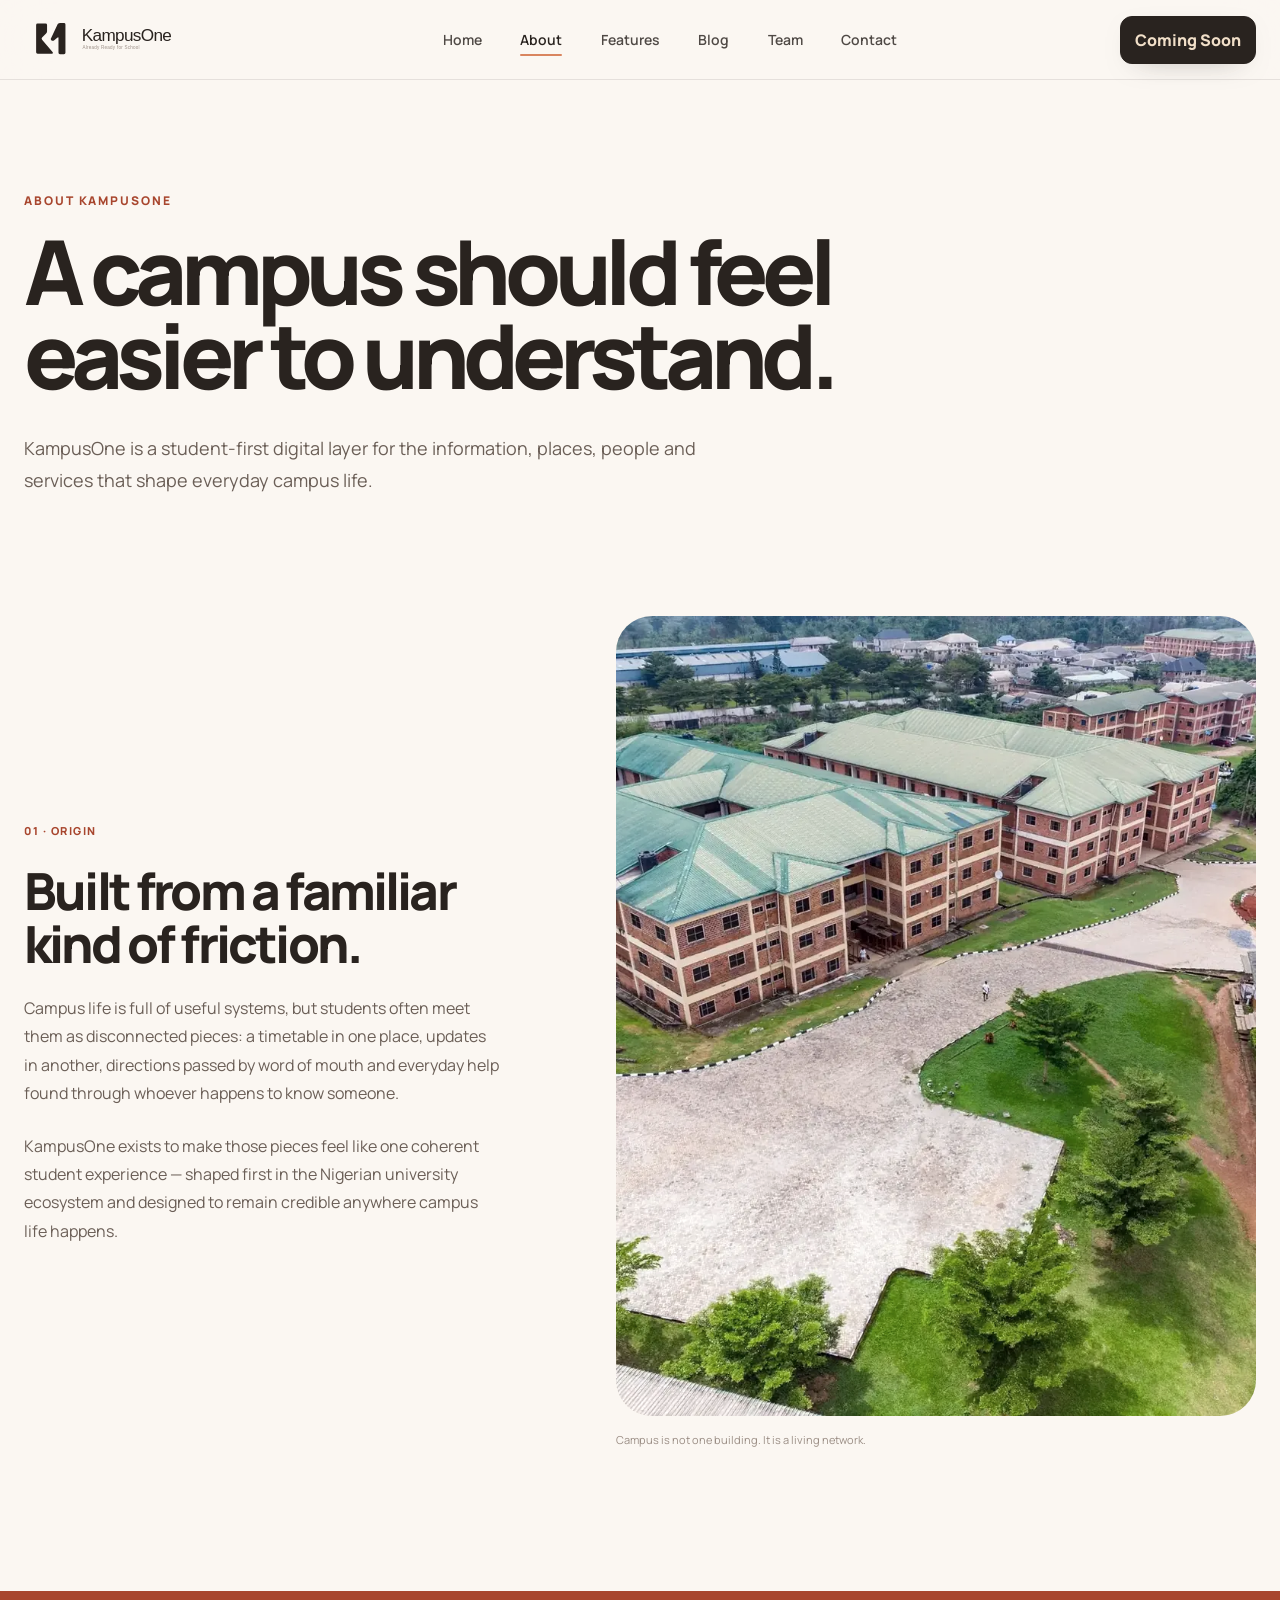
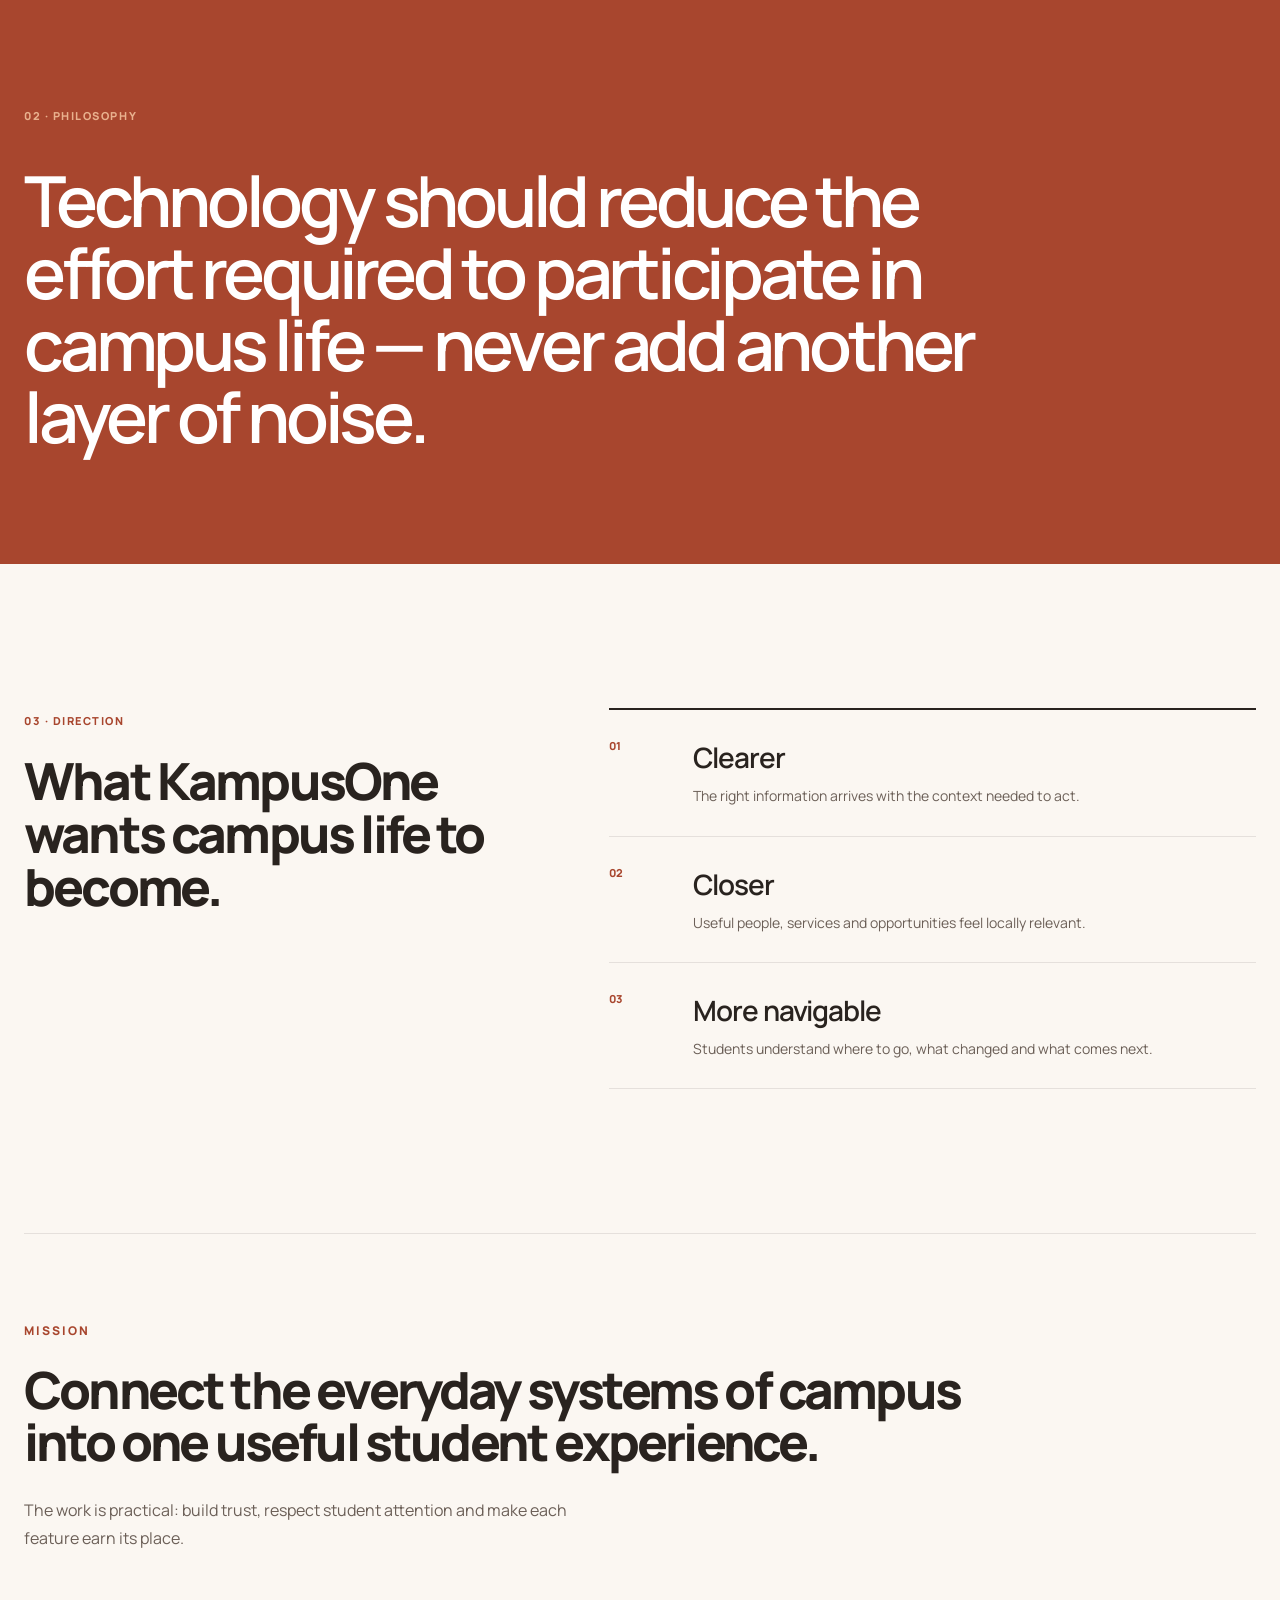
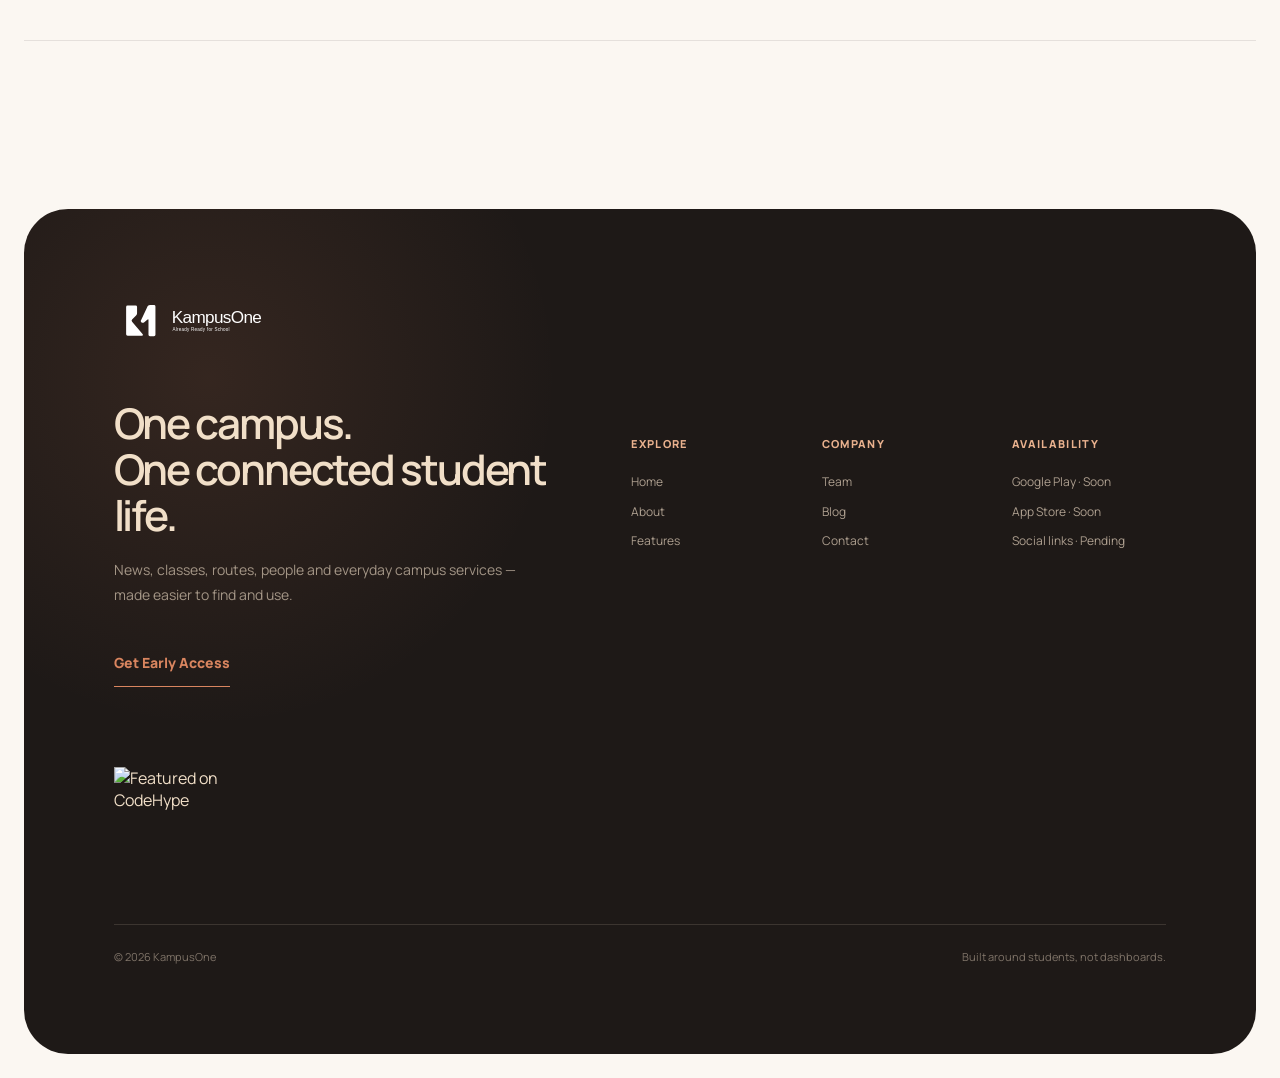
==== commit c5781bb2: "Add CodeHype badge to footer" ====
--- a/about/index.html
+++ b/about/index.html
@@ -6,7 +6,7 @@
   <meta name="theme-color" content="#FBF7F2">
   <meta name="description" content="The origin, philosophy and student-first mission behind KampusOne.">
   <title>About — KampusOne</title>
-  <link rel="icon" href="/favicon.svg" type="image/svg+xml" sizes="any">
+  <link rel="icon" href="/favicon.jpg?v=20260927-k1" type="image/jpeg">
   <link rel="stylesheet" href="/styles.css">
   <script src="/script.js" defer></script>
 </head>
@@ -87,6 +87,11 @@
           <div><h3>Company</h3><a href="/team/">Team</a><a href="/blog/">Blog</a><a href="/contact/">Contact</a></div>
           <div><h3>Availability</h3><span>Google Play · Soon</span><span>App Store · Soon</span><span>Social links · Pending</span></div>
         </div>
+        <div class="footer-codehype">
+          <a href="https://codehype.ai/product/kampusone?utm_source=codehype_badge" target="_blank" rel="noopener noreferrer">
+            <img src="https://codehype.ai/badges/kampusone.svg?variant=find-us&v=20" alt="Featured on CodeHype" width="180" height="65" loading="lazy" decoding="async" style="display:inline-block;border:0;width:100%;max-width:180px;height:auto;max-height:65px;" />
+          </a>
+        </div>
         <div class="footer-bottom"><span>© <span data-current-year>2026</span> KampusOne</span><span>Built around students, not dashboards.</span></div>
       </div>
     </footer>
